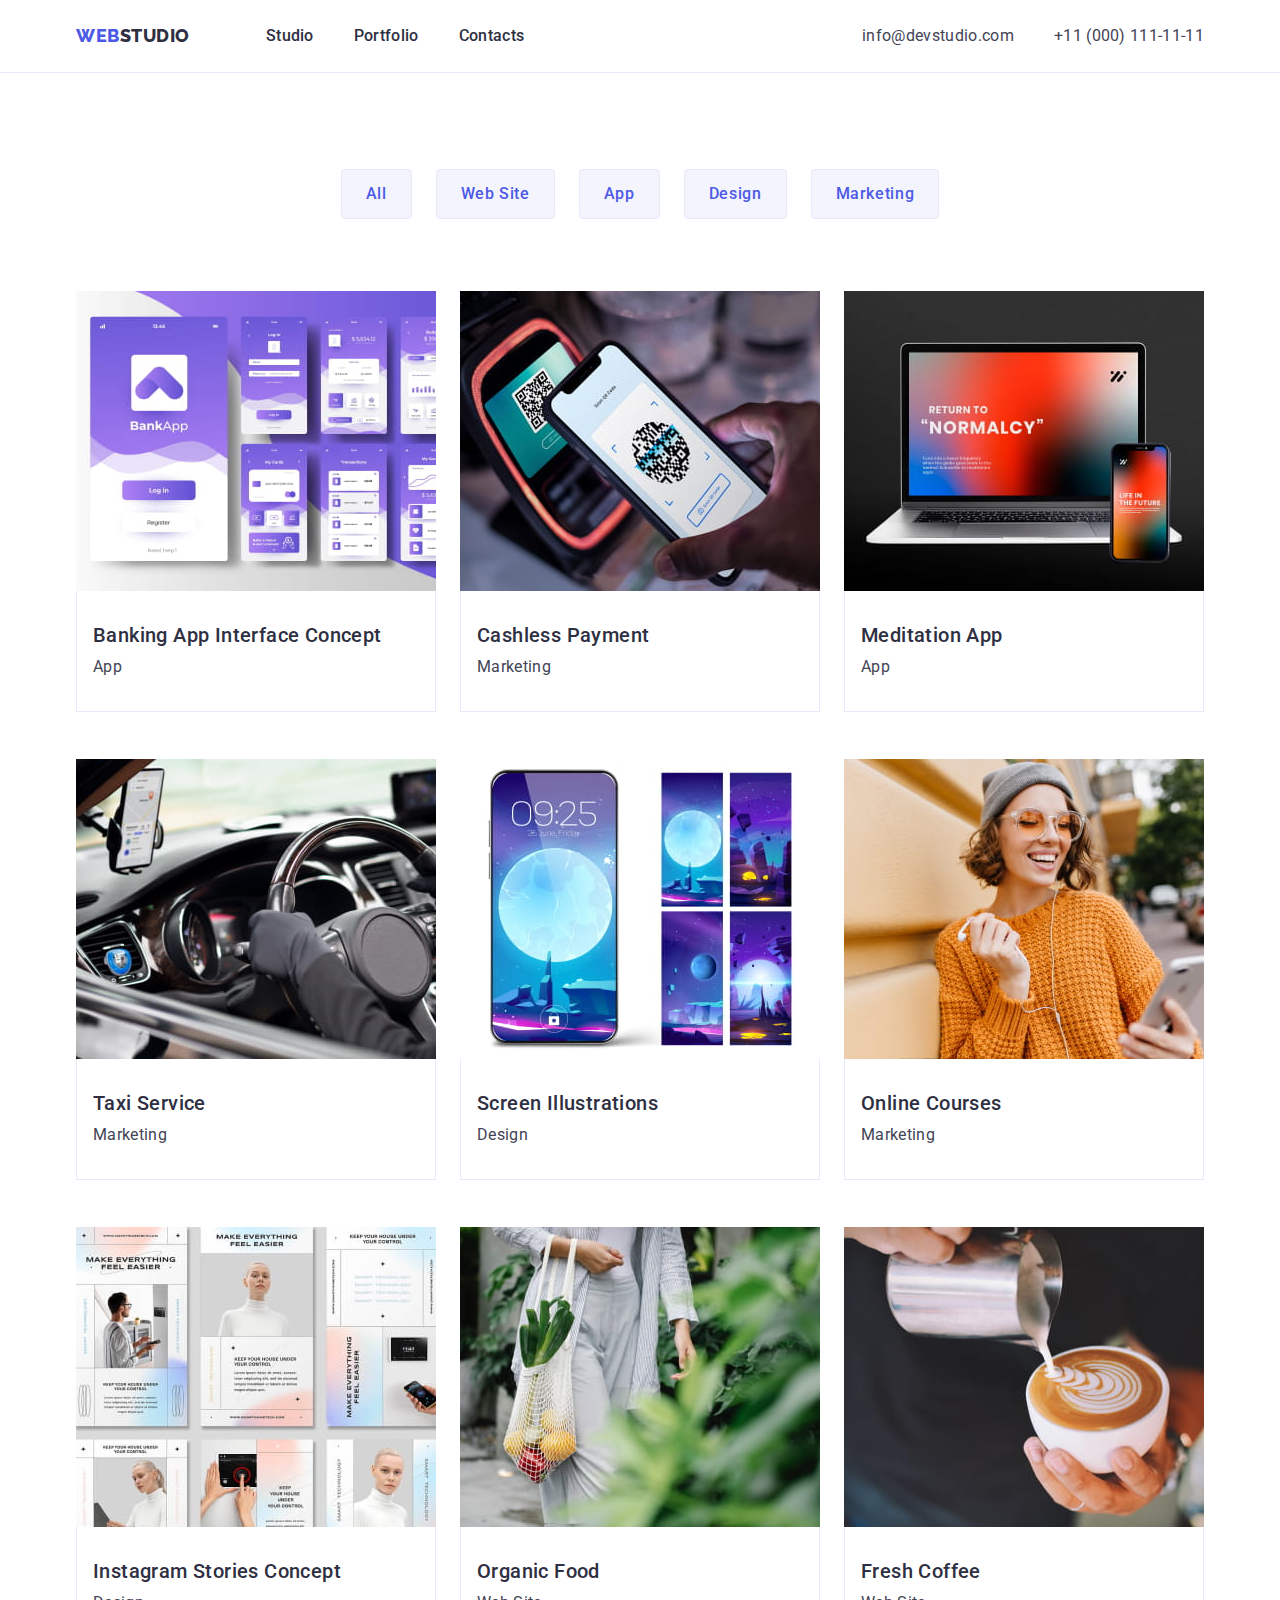
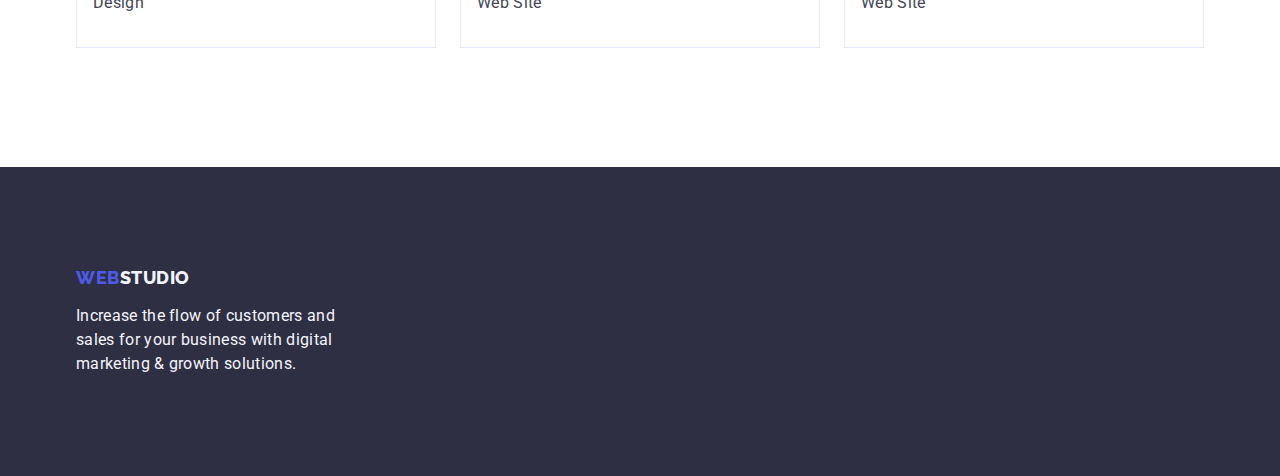
==== portfolio.html @ d31aad45 "HT4" ====
<!DOCTYPE html>
<html lang="en">
   <head>
      <meta charset="UTF-8" />
      <meta http-equiv="X-UA-Compatible" content="IE=edge" />
      <meta name="viewport" content="width=device-width, initial-scale=1.0" />

      <!--styles-->
      <link rel="stylesheet" href="https://cdn.jsdelivr.net/npm/modern-normalize@1.1.0/modern-normalize.min.css">
      <link href="./css/styles.css" rel="stylesheet" />

      
      <!--fonts-->      
      <link rel="preconnect" href="https://fonts.googleapis.com">
      <link rel="preconnect" href="https://fonts.gstatic.com" crossorigin>
      <link href="https://fonts.googleapis.com/css2?family=Raleway:wght@800&family=Roboto:wght@400;500;700;900&display=swap" rel="stylesheet">
      <title>webstudio</title>
    </head>
  
    <body class="page-container">
        <header class="top-section">
          <div class="container header-contr">
            <nav class="header-contr-box">
              <a class="link logo lgo-top" href="./index.html">Web<span class="top-sec-studio-cl">Studio</span></a>
              <ul class="menu-box list">
                <li><a class="menu link" href="./index.html">Studio</a></li>
                <li><a class="menu link" href="./portfolio.html">Portfolio</a></li>
                <li><a class="menu link" href="">Contacts</a></li>
              </ul>
            </nav>
          
            <address class="conts">
              <ul class="conts-box list">
                <li>
                  <a class="company-conts link" href="mailto:info@devstudio.com">info@devstudio.com</a>
                </li>
                <li>
                  <a class="company-conts link" href="tel:+110001111111">+11 (000) 111-11-11</a>
                </li>
              </ul>
            </address>
          </div>
        </header>

        <main>
            <!--Секція портфоліо--> 
            <section class="pf-sectn">
                <div class="container pf-contr">
                    <h1 class="visually-hidden" 
                    hidden>portfolio</h1>
                    <ul class="list btn">
                        <li class="list-item pf-btn"><button    class="portfolio-filter" type="button">All</button></li>
                        <li class="list-item"><button class="portfolio-filter" type="button">Web Site</button></li>
                        <li class="list-item"><button class="portfolio-filter" type="button">App</button></li>
                        <li class="list-item"><button class="portfolio-filter" type="button">Design</button></li>
                        <li class="list-item"><button class="portfolio-filter" type="button">Marketing</button></li>
                    </ul>                          
                    <ul class="list pf-unit-list">
                        <li class="list-item
                           pf-unit">
                           <a class="product-site link"
                           href=""><img class="pic" src="./images/img-1.jpg"
                           width="360" height="300"     alt="Banking App Interface Concept"/>
                            <div class="pf-text">
                              <h2 class="third-lev-title pf-title">Banking App Interface Concept</h2>
                              <p class="pf-parag">App</p>
                            </div>
                            </a>
                        </li> 
                        <li class="list-item 
                           pf-unit">
                           <a class="product-site link"
                           href=""><img class="pic" src="./images/img-2.jpg"
                           width="360" height="300"     alt="QR code scanning by phone"/>
                           <div class="pf-text">
                           <h2 class="third-lev-title pf-title">Cashless Payment</h2>
                           <p class="pf-parag">Marketing</p>
                           </div>
                           </a>
                        </li>
                        <li class="list-item 
                          pf-unit">
                          <a class="product-site link"
                          href=""><img class="pic" src="./images/img-3.jpg"
                          width="360" height="300"     alt="main App page on the devices screen"/>
                          <div class="pf-text">
                          <h2 class="third-lev-title pf-title">Meditation App</h2>
                          <p class="pf-parag">App</p>
                          </div>
                          </a>
                        </li>
                        <li class="list-item 
                          pf-unit">
                          <a class="product-site link"
                          href=""><img class="pic" src="./images/img-4.jpg"
                          width="360" height="300"     alt="a phone with App inside a car"/>
                          <div class="pf-text">
                          <h2 class="third-lev-title pf-title">Taxi Service</h2>
                          <p class="pf-parag">Marketing</p>
                          </div>
                          </a>
                        </li>
                        <li class="list-item 
                          pf-unit">
                          <a class="product-site link"
                          href=""><img class="pic" src="./images/img-5.jpg"
                          width="360" height="300"     alt="a phone screen Illustrations"/>
                          <div class="pf-text">
                          <h2 class="third-lev-title pf-title">Screen Illustrations</h2>
                          <p class="pf-parag">Design</p>
                          </div>
                          </a>
                        </li>
                        <li class="list-item 
                          pf-unit">
                          <a class="product-site link"
                          href=""><img class="pic" src="./images/img-6.jpg"
                          width="360" height="300"     alt="a smiling women with a phone"/>
                          <div class="pf-text">
                          <h2 class="third-lev-title pf-title">Online Courses</h2>
                          <p class="pf-parag">Marketing</p>
                          </div>
                          </a>
                        </li>
                        <li class="list-item 
                          pf-unit">
                          <a class="product-site link"
                          href=""><img class="pic" src="./images/img-7.jpg"
                          width="360" height="300"     alt="Instagram Stories Concept"/>
                          <div class="pf-text">
                          <h2 class="third-lev-title pf-title">Instagram Stories Concept</h2>
                          <p class="pf-parag">Design</p>
                          </div>
                          </a>
                        </li>
                        <li class="list-item
                          pf-unit">
                          <a class="product-site link"
                          href=""><img class="pic" src="./images/img-8.jpg"
                          width="360" height="300"     alt="vegetables in a bag"/>
                          <div class="pf-text">
                          <h2 class="third-lev-title pf-title">Organic Food</h2>
                          <p class="pf-parag">Web Site</p>
                          </div>
                          </a>
                        </li>
                        <li class="list-item 
                          pf-unit">
                          <a class="product-site link"
                          href=""><img class="pic" src="./images/img-9.jpg"
                          width="360" height="300"     alt="a cap of Coffee wit milk"/>
                          <div class="pf-text">
                         <h2 class="third-lev-title pf-title">Fresh Coffee</h2>
                          <p class="pf-parag">Web Site</p>
                          </div>
                          </a>
                        </li>
                    </ul>
                </div>
            </section>
        </main>

        <footer class="bottom-section">
            <div class="container">
              <a class="logo link lgo-btm" href="./index.html">Web<span class="studio-cl">Studio</span></a>
              <p class="bottom-text">
              Increase the flow of customers and sales for your business with digital
              marketing & growth solutions.
              </p>
            </div>
          </footer>
    </body>  
</html>
---- css/styles.css ----
:root {--bg-dark: #2E2F42; --btn-bg-focus-cl: #404BBF;}
:root {--link-focus-cl: #404BBF;
--sbt-text-cl: #2E2F42;
--conts-text-cl: #434455; --pf-btn-text-cl: #4D5AE5;}

/*common styles*/

body {
font-family: 'Roboto', sans-serif;
letter-spacing: 0.02em;
color: #434455;
font-size: 16px;
line-height: 1.5;
background-color: #FFFFFF;}

/*reset*/

.list {list-style: none;}
.list-item {list-style: none;}
.link {text-decoration: none; color: currentColor;}

/*logo styles*/

.logo {font-family: 'Raleway', sans-serif;
font-weight: 800;
font-size: 18px;
line-height: 1.17;
letter-spacing: 0.03em;
text-transform: uppercase;
color: #4D5AE5;}
.top-sec-studio-cl {color: #2E2F42;}
.studio-cl {color: #F4F4FD;}

/*btn & link styles*/

.list .link {letter-spacing: 0.02em;
text-decoration: none;}

.list .link:hover,
.list .link:focus {color: var(--link-focus-cl);}

.conts {font-style: normal;}
.company-conts {color: var(--conts-text-cl);}

.mp-btn-order {
background: #4D5AE5;
border: 1px solid #4D5AE5;
font-family: inherit;
font-size: 16px;
line-height: 1.5;
font-weight: 500;
text-align: center;
letter-spacing: 0.04em;
color: #FFFFFF;
cursor: pointer;}
.mp-btn-order:hover,
.mp-btn-order:focus {
background: var(--btn-bg-focus-cl);
color: #FFFFFF;}
.btn .portfolio-filter {
background: #F4F4FD;
border: 1px solid #E7E9FC;
font-family: inherit;
font-size: 16px;
line-height: 1.5;
font-weight: 500;
text-align: center;
letter-spacing: 0.04em;
color: var(--pf-btn-text-cl);
cursor: pointer;}
.btn .portfolio-filter:hover,
.btn .portfolio-filter:focus {
background: var(--btn-bg-focus-cl);
border: 1px solid transparent;
color: #FFFFFF;}
.menu {font-weight: 500;
color: var(--sbt-text-cl);}

/*Page Text*/

.main-page-title {
color: #FFFFFF; 
font-Weight: Bold;
font-Size: 56px;
letter-spacing: 0.02em;
line-height: 1.07;
text-align: center;}
.second-lev-title {
font-weight: 700;
font-size: 36px;
line-height: 1.11;
letter-spacing: 0.02em;
color: var(--sbt-text-cl);
text-align: center;
text-transform: capitalize;}
.third-lev-title {
font-weight: 500;
font-size: 20px;
line-height: 24px;
letter-spacing: 0.02em; 
color: var(--sbt-text-cl);}
.parag {font-size: 16px;}
.pf-parag {color: var(--conts-text-cl);}
.bottom-text {color: #F4F4FD;}

/*Page backgrounds*/

.top-section {background: var(--top-sect-bg);}  

.main-page { 
  background: var(--bg-dark);
  background-image: linear-gradient(
    to bottom,
    rgba(46, 47, 66, 0.7),
    rgba(46, 47, 66, 0.7)
  ), 
  url(../images/people-office.jpg);
  background-repeat: no-repeat;
  background-position: center;
  background-size: cover;}

.team-section {background: #F4F4FD;}
.list-item {background-color: #FFFFFF;}
.bottom-section {background: var(--bg-dark);}

/**
  |====================================
  |   Elements Geometry & Location
  |====================================
*/

/*Global*/

*,
*::before,
*::after {box-sizing: border-box}
h1, h2, h3, h4, h5, h6 {margin: 0;}
p {margin: 0;}
ul {margin: 0;
padding: 0;
list-style-type: none;}

/*main content flex grow & sticked footer*/

.page-container {min-height: 100vh;
display: flex;
flex-direction: column;}
.main-container {flex-grow: 1;}

/*--common--*/

.container {max-width: 1158px; padding: 0 15px; margin: 0 auto;}
.list {display: flex; flex-wrap: wrap;}
.pic {display: block;}
.visually-hidden {
    position: absolute;
    width: 1px;
    height: 1px;
    margin: -1px;
    border: 0;
    padding: 0;
    white-space: nowrap;
    clip-path: inset(100%);
    clip: rect(0 0 0 0);
    overflow: hidden;
  }

/*--header--*/

.top-section {border-bottom: 1px solid #E7E9FC;}
.header-contr {display: flex;}
.header-contr-box {display: flex; align-items: center;}

.lgo-top {margin-right: 76px;}
.menu-box {display: flex; 
gap: 40px;}
.menu {padding: 24px 0;}
.conts {margin-right: 0; margin-left: auto;}
.conts-box {display: flex; gap: 40px;
padding: 24px 0;}

/*--hero section--*/

.main-box {display: flex; flex-direction: column; align-items: center;}
.main-page-title {max-width: 496px; margin-bottom: 48px;}
.mp-btn-order {align-self: center; 
border-radius: 4px;
border: none;
padding: 16px 32px;
gap: 10px;
min-width: 169px;
height: 56px;
box-shadow: 0px 4px 4px 0px rgba(0, 0, 0, 0.15);}
.main-page {padding-top: 188px; padding-bottom: 188px;}

/*--advantages section--*/

.advant-section {padding-top: 120px; padding-bottom: 120px;}
.advant-list {display: flex; gap: 24px;}
.advant-unit {width: 264px}
.advant-unit-title {margin-bottom: 8px;}

/*--studio section--*/

.studio-section {padding-bottom: 120px;}
.studio-contr {display: flex; flex-direction: column; align-items: center;}
.pic-box {display: flex; width: 1128px; gap: 24px;}
.pic-box-item {width: 360px; height: 300;}
.studio-title {margin-bottom: 72px;}

/*--Team section--*/

.team-section {padding: 120px 0;}
.team-contr {display: flex; flex-direction: column; align-items: center;}
.team-title {margin-bottom: 72px;}
.team-pic-box {width: 1128px; gap: 24px;}
.team-box-item {display: flex; flex-direction: column; align-items: center; width: 264px; border-radius: 0px 0px 4px 4px;}
.tm-text {padding: 32px 16px;}
.tm-name {text-align: center; margin-bottom: 8px}
.parag {text-align: center;}

/*--Customers--*/

.custom-contr {padding-top: 120px; padding-bottom: 120px;}
.custom-box {
  display: flex; 
  justify-content: center; 
  gap: 24px;}
.custom-link {
  display: flex; 
  justify-content: center; 
  align-items: center; 
  width: 168px; 
  height: 88px;  
  border: 2p solid rgba(142, 143, 153, 1); border-radius: 4px;}
.custom-icon {}

/*--Footer--*/

.bottom-section {padding: 100px 0;}
.ftr-contr {display: flex; flex-direction: column;}
.bottom-text {width: 264px;}
.lgo-btm {display: inline-block; margin-bottom: 16px;}

/**
  |======================================
  |         Portfolio main page
  |======================================
*/

/*--General--*/

.pf-sectn {padding-top: 96px; padding-bottom: 120px;}

.pf-contr {display: flex; 
    flex-direction: column;
    align-items: center;}

/*--Portfolio buttons--*/

.btn {display: flex; 
    justify-content: center;
    gap: 24px;
    margin-bottom: 72px;}

.portfolio-filter {padding: 12px 24px; 
    border: 1px solid #E7E9FC; 
    border-radius: 4px;}   
    
    /*--Portfolio--*/

.pf-unit-list {display: flex;
flex-wrap: wrap;
width: 1128px;
gap: 48px 24px;}

.pf-unit {display: flex; 
    flex-direction: column; 
    align-items: center; 
    padding-bottom: 32px; 
    width: calc((100% - 2 * 24px) / 3);
    height: 420px;}

.pf-text {padding: 32px 16px; 
    border: 1px solid #e7e9fc; 
    border-top: none;}    
.pf-title {margin-bottom: 8px;}
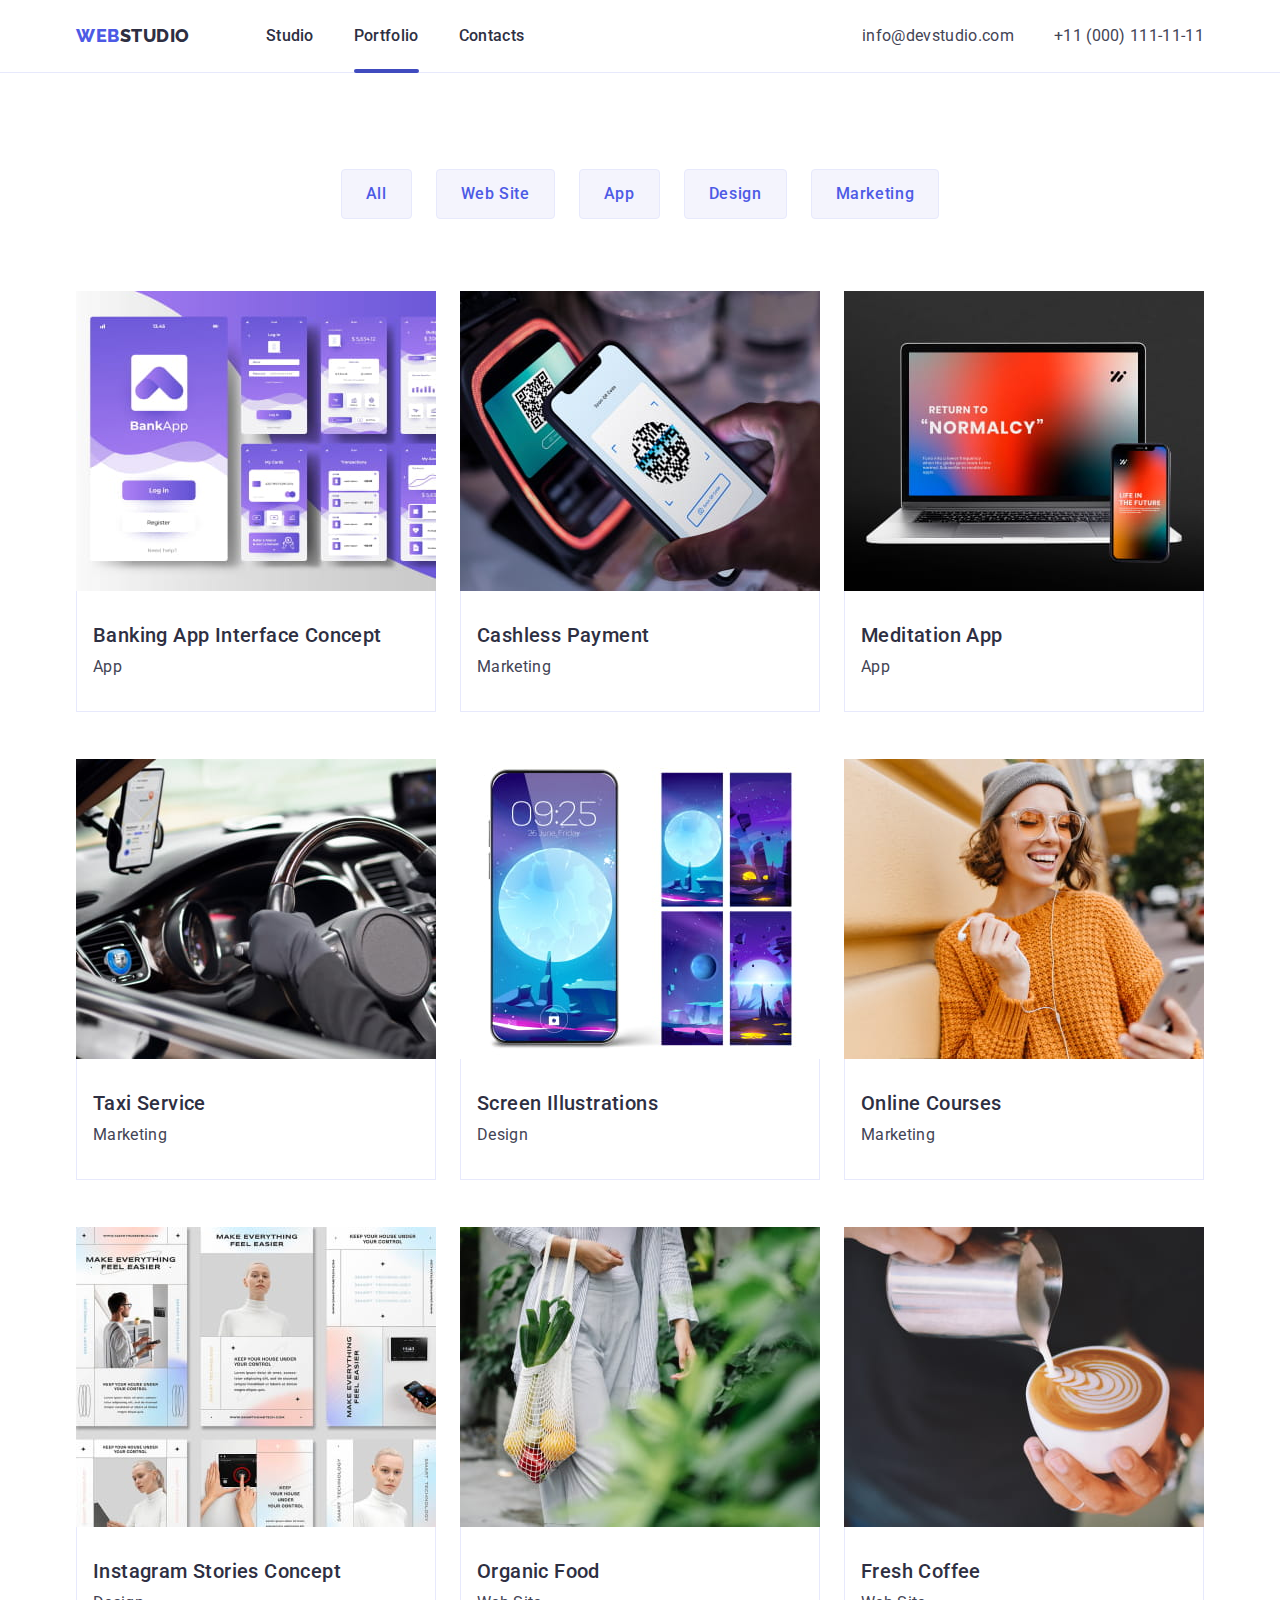
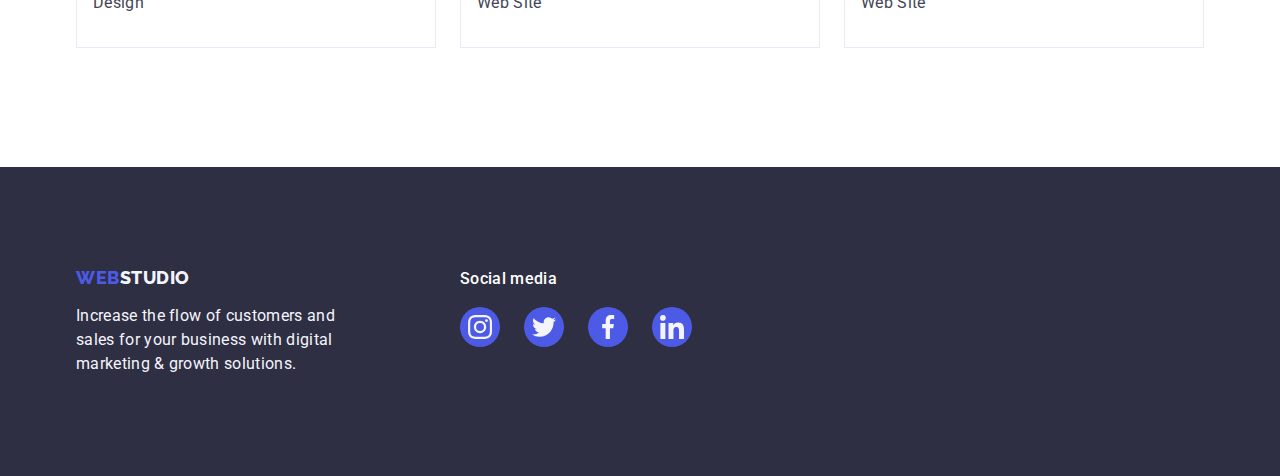
==== commit a7c868c6: "HT4 ver1" ====
--- a/portfolio.html
+++ b/portfolio.html
@@ -24,7 +24,7 @@
               <a class="link logo lgo-top" href="./index.html">Web<span class="top-sec-studio-cl">Studio</span></a>
               <ul class="menu-box list">
                 <li><a class="menu link" href="./index.html">Studio</a></li>
-                <li><a class="menu link" href="./portfolio.html">Portfolio</a></li>
+                <li><a class="menu active link" href="./portfolio.html">Portfolio</a></li>
                 <li><a class="menu link" href="">Contacts</a></li>
               </ul>
             </nav>
@@ -161,12 +161,49 @@
         </main>
 
         <footer class="bottom-section">
-            <div class="container">
-              <a class="logo link lgo-btm" href="./index.html">Web<span class="studio-cl">Studio</span></a>
+            <div class="container ftr-contr">
+              <div class="logo-box"><a class="logo link lgo-btm" href="./index.html">Web<span class="studio-cl">Studio</span></a>
               <p class="bottom-text">
               Increase the flow of customers and sales for your business with digital
               marketing & growth solutions.
-              </p>
+              </p></div>
+              <div class="soc-conts-box">
+                <h4 class="ftr-soc-title">Social media</h4>
+                <ul class="tm-soc-conts">
+                  <li class="soc-conts-item">
+                    <a class="ftr-soc-conts-link" href="" aria-label="icon-instagram">
+                    <svg class="ftr-soc-conts-icon"
+                      width="104" height="56">
+                      <use href="./images/icons.svg#icon-instagram"></use>
+                    </svg>  
+                    </a>
+                  </li>
+                  <li class="soc-conts-item">
+                    <a class="ftr-soc-conts-link" href="" aria-label="icon-twitter">
+                    <svg class="ftr-soc-conts-icon"
+                      width="104" height="56">
+                      <use href="./images/icons.svg#icon-twitter"></use>
+                    </svg>  
+                    </a>
+                  </li>
+                  <li class="soc-conts-item">
+                    <a class="ftr-soc-conts-link" href="" aria-label="icon-facebook">
+                    <svg class="ftr-soc-conts-icon"
+                      width="104" height="56">
+                      <use href="./images/icons.svg#icon-facebook"></use>
+                    </svg>  
+                    </a>
+                  </li>
+                  <li class="soc-conts-item">
+                    <a class="ftr-soc-conts-link" href="" aria-label="icon-linkedin">
+                    <svg class="ftr-soc-conts-icon"
+                      width="104" height="56">
+                      <use href="./images/icons.svg#icon-linkedin"></use>
+                    </svg>  
+                    </a>
+                  </li>
+                </ul>
+              </div>
             </div>
           </footer>
     </body>  
--- a/css/styles.css
+++ b/css/styles.css
@@ -34,10 +34,23 @@
 /*btn & link styles*/
 
 .list .link {letter-spacing: 0.02em;
-text-decoration: none;}
+text-decoration: none; position: relative;}
 
 .list .link:hover,
 .list .link:focus {color: var(--link-focus-cl);}
+
+.menu.active::after {
+  content: "";
+  position: absolute;
+  bottom: -4px;
+  left: 0;
+  display: block;
+  width: 100%;
+  height: 4px;
+  background-color: var(--link-focus-cl);
+  border-radius: 2px;
+} 
+.active {color: var(--link-focus-cl);}
 
 .conts {font-style: normal;}
 .company-conts {color: var(--conts-text-cl);}
@@ -200,6 +213,21 @@
 .advant-unit {width: 264px}
 .advant-unit-title {margin-bottom: 8px;}
 
+.adv-icon-box {
+  display: flex; 
+  justify-content: center; 
+  align-items: center; 
+  background-color: #F4F4FD; 
+  width: 264px; 
+  height: 112px; 
+  margin-bottom: 8px;}
+.adv-icon {
+  display: flex; 
+  justify-content: center; 
+  align-items: center; 
+  width: 64px; 
+  height: 64px; }
+
 /*--studio section--*/
 
 .studio-section {padding-bottom: 120px;}
@@ -214,34 +242,86 @@
 .team-contr {display: flex; flex-direction: column; align-items: center;}
 .team-title {margin-bottom: 72px;}
 .team-pic-box {width: 1128px; gap: 24px;}
-.team-box-item {display: flex; flex-direction: column; align-items: center; width: 264px; border-radius: 0px 0px 4px 4px;}
+
+.team-box-item {
+  display: flex; 
+  flex-direction: column; 
+  align-items: center; 
+  width: 264px; 
+  border-radius: 0px 0px 4px 4px; 
+  box-shadow: 0px 2px 1px 0px 
+  rgba(46, 47, 66, 0.08), 0px 1px 1px 0px 
+  rgba(46, 47, 66, 0.16);}
+
 .tm-text {padding: 32px 16px;}
 .tm-name {text-align: center; margin-bottom: 8px}
 .parag {text-align: center;}
 
+.tm-soc-conts {
+  display: flex; 
+  justify-content: center; 
+  gap: 24px; margin-top: 8px;}
+.soc-conts-link { 
+  display: flex; 
+  justify-content: center; 
+  align-items: center;    
+  border: 1px solid none; border-radius: 50%;
+  background-color: #4D5AE5;
+  width: 40px; 
+  height: 40px; 
+  }
+.soc-conts-link:hover {background-color: #404BBF;} 
+.soc-conts-icon {width: 16px; 
+  height: 16px; fill:#F4F4FD;}
+
 /*--Customers--*/
 
 .custom-contr {padding-top: 120px; padding-bottom: 120px;}
 .custom-box {
   display: flex; 
   justify-content: center; 
-  gap: 24px;}
-.custom-link {
-  display: flex; 
-  justify-content: center; 
-  align-items: center; 
+  gap: 24px; margin-top: 72px;}
+
+.custom-link { 
+  display: flex; 
+  justify-content: center; 
+  align-items: center;    
+  border: 1px solid rgba(142, 143, 153, 1); border-radius: 4px;
   width: 168px; 
-  height: 88px;  
-  border: 2p solid rgba(142, 143, 153, 1); border-radius: 4px;}
-.custom-icon {}
+  height: 88px; 
+  padding: 16px 32px;  
+  }
+.custom-icon {width: 104px; 
+  height: 56px; fill:rgba(142, 143, 153, 1);}
+
+  .custom-link:hover {border-color: #404BBF;}
+  .custom-link:hover .custom-icon {fill: #404BBF;}
 
 /*--Footer--*/
 
 .bottom-section {padding: 100px 0;}
-.ftr-contr {display: flex; flex-direction: column;}
+.ftr-contr {display: flex; align-items: flex-start; gap: 120px;}
 .bottom-text {width: 264px;}
 .lgo-btm {display: inline-block; margin-bottom: 16px;}
-
+.ftr-soc-title {font-weight: 500;
+  font-size: 16px;
+  line-height: 1,5;
+  letter-spacing: 0.02em; color: #FFFFFF; margin-bottom: 16px;}
+.ftr-soc-conts-link { 
+  display: flex; 
+  justify-content: center; 
+  align-items: center;    
+  border: 1px solid none; border-radius: 50%;
+  background-color: #4D5AE5;
+  width: 40px; 
+  height: 40px; 
+}
+.ftr-soc-conts-link:hover {
+  background-color: #31D0AA;}
+.ftr-soc-conts-icon {
+  width: 24px; 
+  height: 24px; 
+  fill:#F4F4FD;}
 /**
   |======================================
   |         Portfolio main page
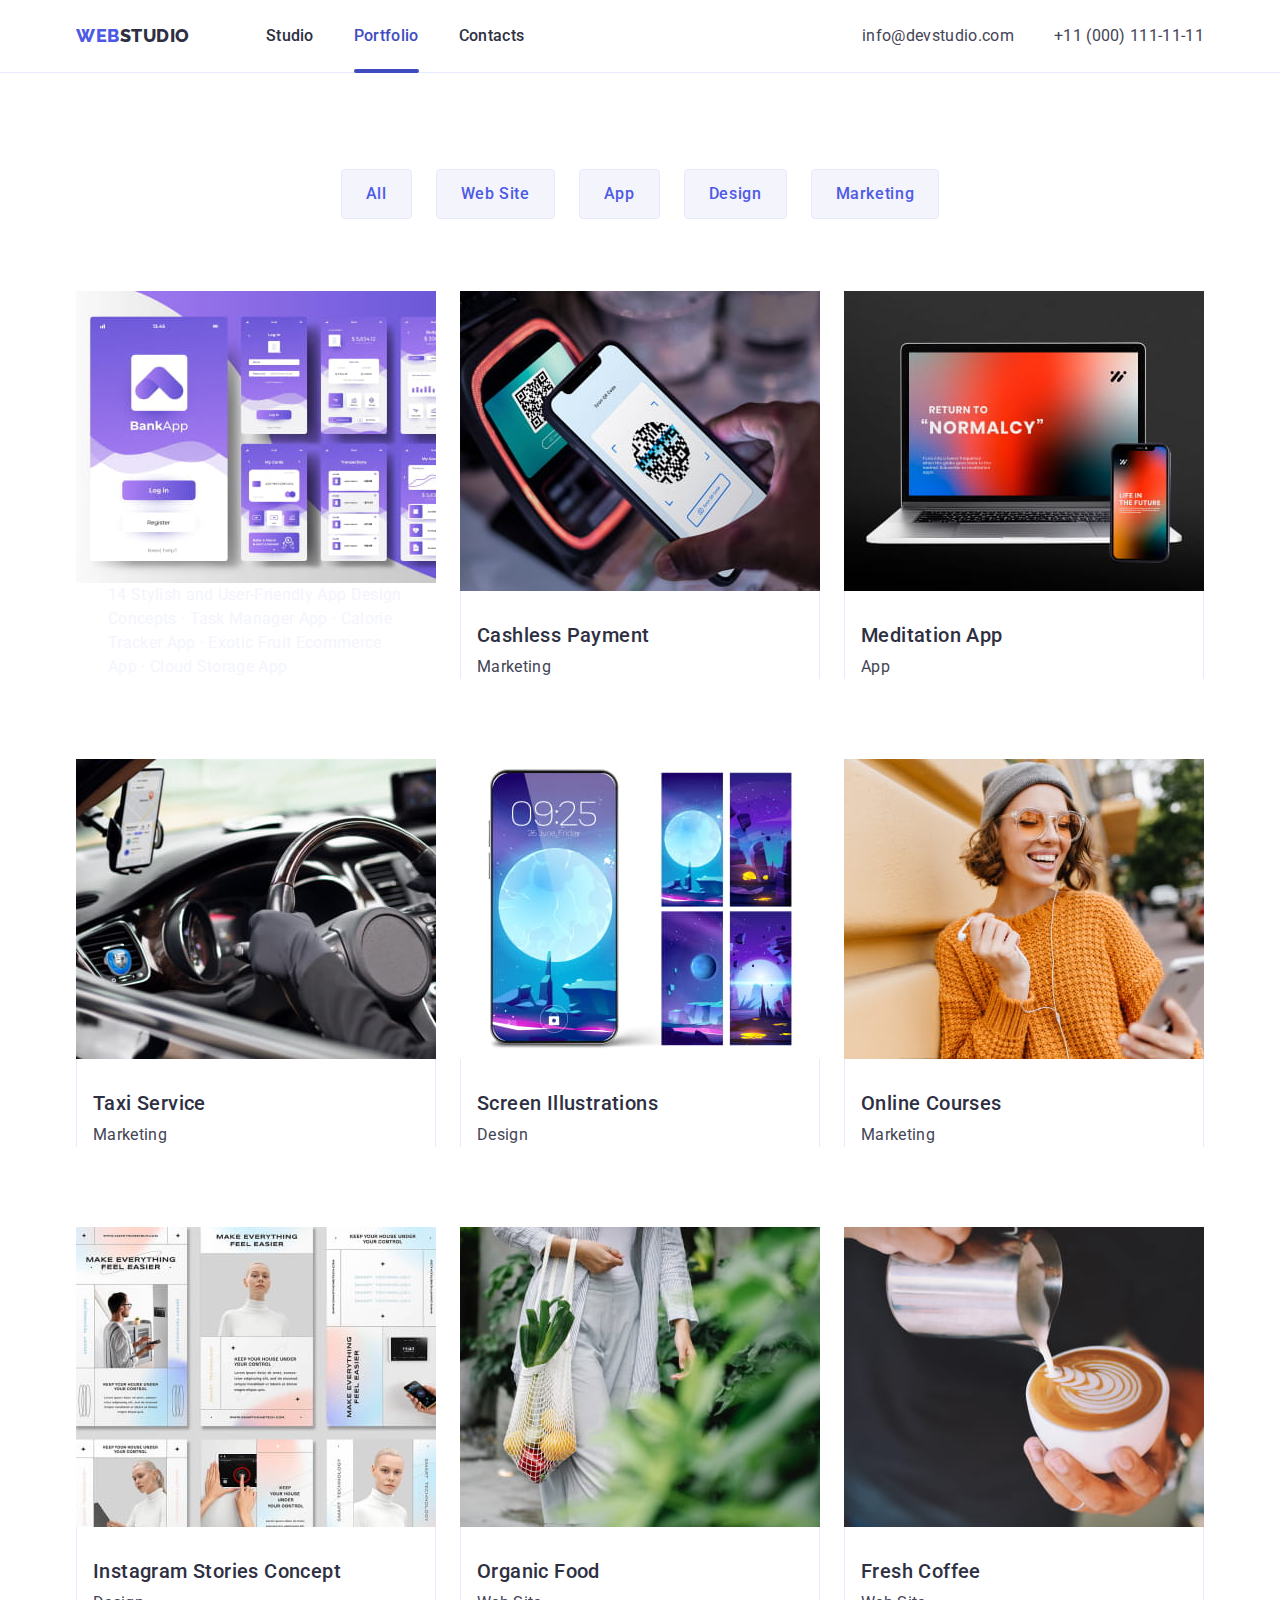
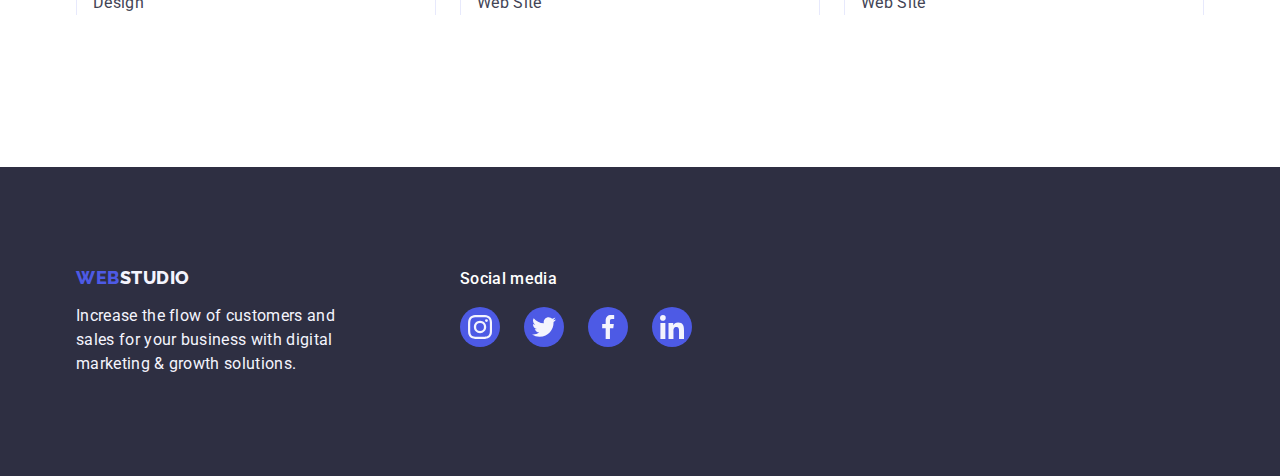
==== commit 4ca1ca23: "HT4 ver3" ====
--- a/portfolio.html
+++ b/portfolio.html
@@ -58,6 +58,7 @@
                     <ul class="list pf-unit-list">
                         <li class="list-item
                            pf-unit">
+                           
                            <a class="product-site link"
                            href=""><img class="pic" src="./images/img-1.jpg"
                            width="360" height="300"     alt="Banking App Interface Concept"/>
@@ -66,6 +67,12 @@
                               <p class="pf-parag">App</p>
                             </div>
                             </a>
+                           
+                            <div class="ovelay">
+                              <p class="overlay-text">14 Stylish and User-Friendly App Design Concepts · Task Manager App · Calorie Tracker App · Exotic Fruit Ecommerce App · Cloud Storage App
+                              </p>
+                            </div>
+                            
                         </li> 
                         <li class="list-item 
                            pf-unit">
--- a/css/styles.css
+++ b/css/styles.css
@@ -34,10 +34,16 @@
 /*btn & link styles*/
 
 .list .link {letter-spacing: 0.02em;
-text-decoration: none; position: relative;}
+text-decoration: none; position: relative; transition-property: color;
+transition-duration: 250ms;
+transition-timing-function: cubic-bezier(0.4, 0, 0.2, 1); 
+transition-delay: 0ms;}
 
 .list .link:hover,
 .list .link:focus {color: var(--link-focus-cl);}
+
+.menu {font-weight: 500;
+  color: var(--sbt-text-cl);}
 
 .menu.active::after {
   content: "";
@@ -65,11 +71,17 @@
 text-align: center;
 letter-spacing: 0.04em;
 color: #FFFFFF;
-cursor: pointer;}
+cursor: pointer; 
+transition-property: color, background;
+transition-duration: 250ms;
+transition-timing-function: cubic-bezier(0.4, 0, 0.2, 1); 
+transition-delay: 0ms;}
+
 .mp-btn-order:hover,
 .mp-btn-order:focus {
 background: var(--btn-bg-focus-cl);
 color: #FFFFFF;}
+
 .btn .portfolio-filter {
 background: #F4F4FD;
 border: 1px solid #E7E9FC;
@@ -80,14 +92,24 @@
 text-align: center;
 letter-spacing: 0.04em;
 color: var(--pf-btn-text-cl);
-cursor: pointer;}
+cursor: pointer; 
+transition-property: color, background, border, box-shadow;
+transition-duration: 250ms;
+transition-timing-function: cubic-bezier(0.4, 0, 0.2, 1); 
+transition-delay: 0ms;}
+
+
 .btn .portfolio-filter:hover,
 .btn .portfolio-filter:focus {
 background: var(--btn-bg-focus-cl);
 border: 1px solid transparent;
-color: #FFFFFF;}
-.menu {font-weight: 500;
-color: var(--sbt-text-cl);}
+color: #FFFFFF;
+box-shadow: 
+0px 3px 1px 0px rgba(0, 0, 0, 0.1), 
+0px 2px 2px 0px rgba(0, 0, 0, 0.08), 
+0px 2px 2px 0px rgba(0, 0, 0, 0.12);
+}
+
 
 /*Page Text*/
 
@@ -249,9 +271,11 @@
   align-items: center; 
   width: 264px; 
   border-radius: 0px 0px 4px 4px; 
-  box-shadow: 0px 2px 1px 0px 
-  rgba(46, 47, 66, 0.08), 0px 1px 1px 0px 
-  rgba(46, 47, 66, 0.16);}
+  box-shadow:
+  0px 1px 6px 0px rgba(46, 47, 66, 0.08), 
+  0px 1px 1px 0px rgba(46, 47, 66, 0.16), 
+  0px 2px 1px 0px rgba(46, 47, 66, 0.08);
+}
 
 .tm-text {padding: 32px 16px;}
 .tm-name {text-align: center; margin-bottom: 8px}
@@ -269,7 +293,12 @@
   background-color: #4D5AE5;
   width: 40px; 
   height: 40px; 
-  }
+  transition-property: background-color;
+  transition-duration: 250ms;
+  transition-timing-function: cubic-bezier(0.4, 0, 0.2, 1); 
+  transition-delay: 0ms;}
+
+
 .soc-conts-link:hover {background-color: #404BBF;} 
 .soc-conts-icon {width: 16px; 
   height: 16px; fill:#F4F4FD;}
@@ -290,9 +319,17 @@
   width: 168px; 
   height: 88px; 
   padding: 16px 32px;  
-  }
+  transition-property: border-color;
+  transition-duration: 250ms;
+  transition-timing-function: cubic-bezier(0.4, 0, 0.2, 1); 
+  transition-delay: 0ms;}
+  
 .custom-icon {width: 104px; 
-  height: 56px; fill:rgba(142, 143, 153, 1);}
+  height: 56px; fill:rgba(142, 143, 153, 1); 
+  transition-property: fill;
+  transition-duration: 250ms;
+  transition-timing-function: cubic-bezier(0.4, 0, 0.2, 1); 
+  transition-delay: 0ms;}
 
   .custom-link:hover {border-color: #404BBF;}
   .custom-link:hover .custom-icon {fill: #404BBF;}
@@ -315,7 +352,11 @@
   background-color: #4D5AE5;
   width: 40px; 
   height: 40px; 
-}
+  transition-property: background-color;
+  transition-duration: 250ms;
+  transition-timing-function: cubic-bezier(0.4, 0, 0.2, 1); 
+  transition-delay: 0ms;}
+
 .ftr-soc-conts-link:hover {
   background-color: #31D0AA;}
 .ftr-soc-conts-icon {
@@ -347,23 +388,117 @@
     border: 1px solid #E7E9FC; 
     border-radius: 4px;}   
     
-    /*--Portfolio--*/
+    /*--Portfolio section--*/
 
 .pf-unit-list {display: flex;
 flex-wrap: wrap;
 width: 1128px;
 gap: 48px 24px;}
+
+
 
 .pf-unit {display: flex; 
     flex-direction: column; 
     align-items: center; 
     padding-bottom: 32px; 
     width: calc((100% - 2 * 24px) / 3);
-    height: 420px;}
+    height: 420px; 
+    transition-property: box-shadow;
+    transition-duration: 250ms;
+    transition-timing-function: cubic-bezier(0.4, 0, 0.2, 1); 
+    transition-delay: 0ms;} 
+  
+.pf-unit:hover {
+  box-shadow: 
+  0px 1px 6px 0px rgba(46, 47, 66, 0.08), 
+  0px 1px 1px 0px rgba(46, 47, 66, 0.16), 
+  0px 2px 1px 0px rgba(46, 47, 66, 0.08);}
 
 .pf-text {padding: 32px 16px; 
     border: 1px solid #e7e9fc; 
     border-top: none;}    
 .pf-title {margin-bottom: 8px;}
 
-
+/*-----Overlay-----*/
+
+.overlay-text {color: #F4F4FD; width: 296px;}
+.product-site {position: relative; overflow: hidden;}
+.overlay {
+position: absolute;
+background-color: #4D5AE5;
+
+top: 0;
+left: 0;
+width: 100%;
+height: 100%;
+
+transform: translateY(100%);
+}
+.product-site:hover .overlay {transform: translateY(0);}
+
+/**
+  |============================
+  | ----Modal section---
+  |============================
+*/
+.backdrop {
+position: fixed;
+top: 0;
+left: 0;
+width: 100%;
+height: 100%;
+background-color: rgba(46, 47, 66, 0.4);
+transition: opacity 250ms easy-out, visibility 250ms easy-out;
+opacity: 1;
+visibility: visible;
+pointer-events: initial; 
+}
+
+.backdrop.is-hidden {
+  opacity: 0;
+  visibility: hidden;
+  pointer-events: none; 
+}
+.modal {
+position: absolute;
+top: 50%;
+left: 50%;
+transform: translateX(-50%) translateY(-50%);  
+width: 408px;
+height: 584px;
+border-radius: 4px;
+background-color: #FCFCFC;
+box-shadow: 
+0px 1px 1px 0px rgba(0, 0, 0, 0.14), 
+0px 1px 3px 0px rgba(0, 0, 0, 0.12), 
+0px 2px 1px 0px rgba(0, 0, 0, 0.2);
+transition: opacity 300ms ease-out 250ms, transform 300ms ease-out 250ms; 
+}
+
+.backdrop.is-hidden .modal {
+  opacity: 0;
+  transform: translateX(-50%) translateY(-70%);  
+}
+
+.modal-btn {
+  display: flex;
+  justify-content: center;
+  align-items: center;
+  position: absolute;
+  top: 24px;
+  right: 24px;
+  width: 24px;
+  height: 24px;
+  border: 1px solid rgba(0, 0, 0, 0.1);
+  border-radius: 50%;
+  background-color: #E7E9FC;
+  padding: 0;
+  cursor: pointer;
+}
+
+.modal-icon {
+  stroke: rgba(0, 0, 0, 0.1);
+fill: #2E2F42;
+}
+
+
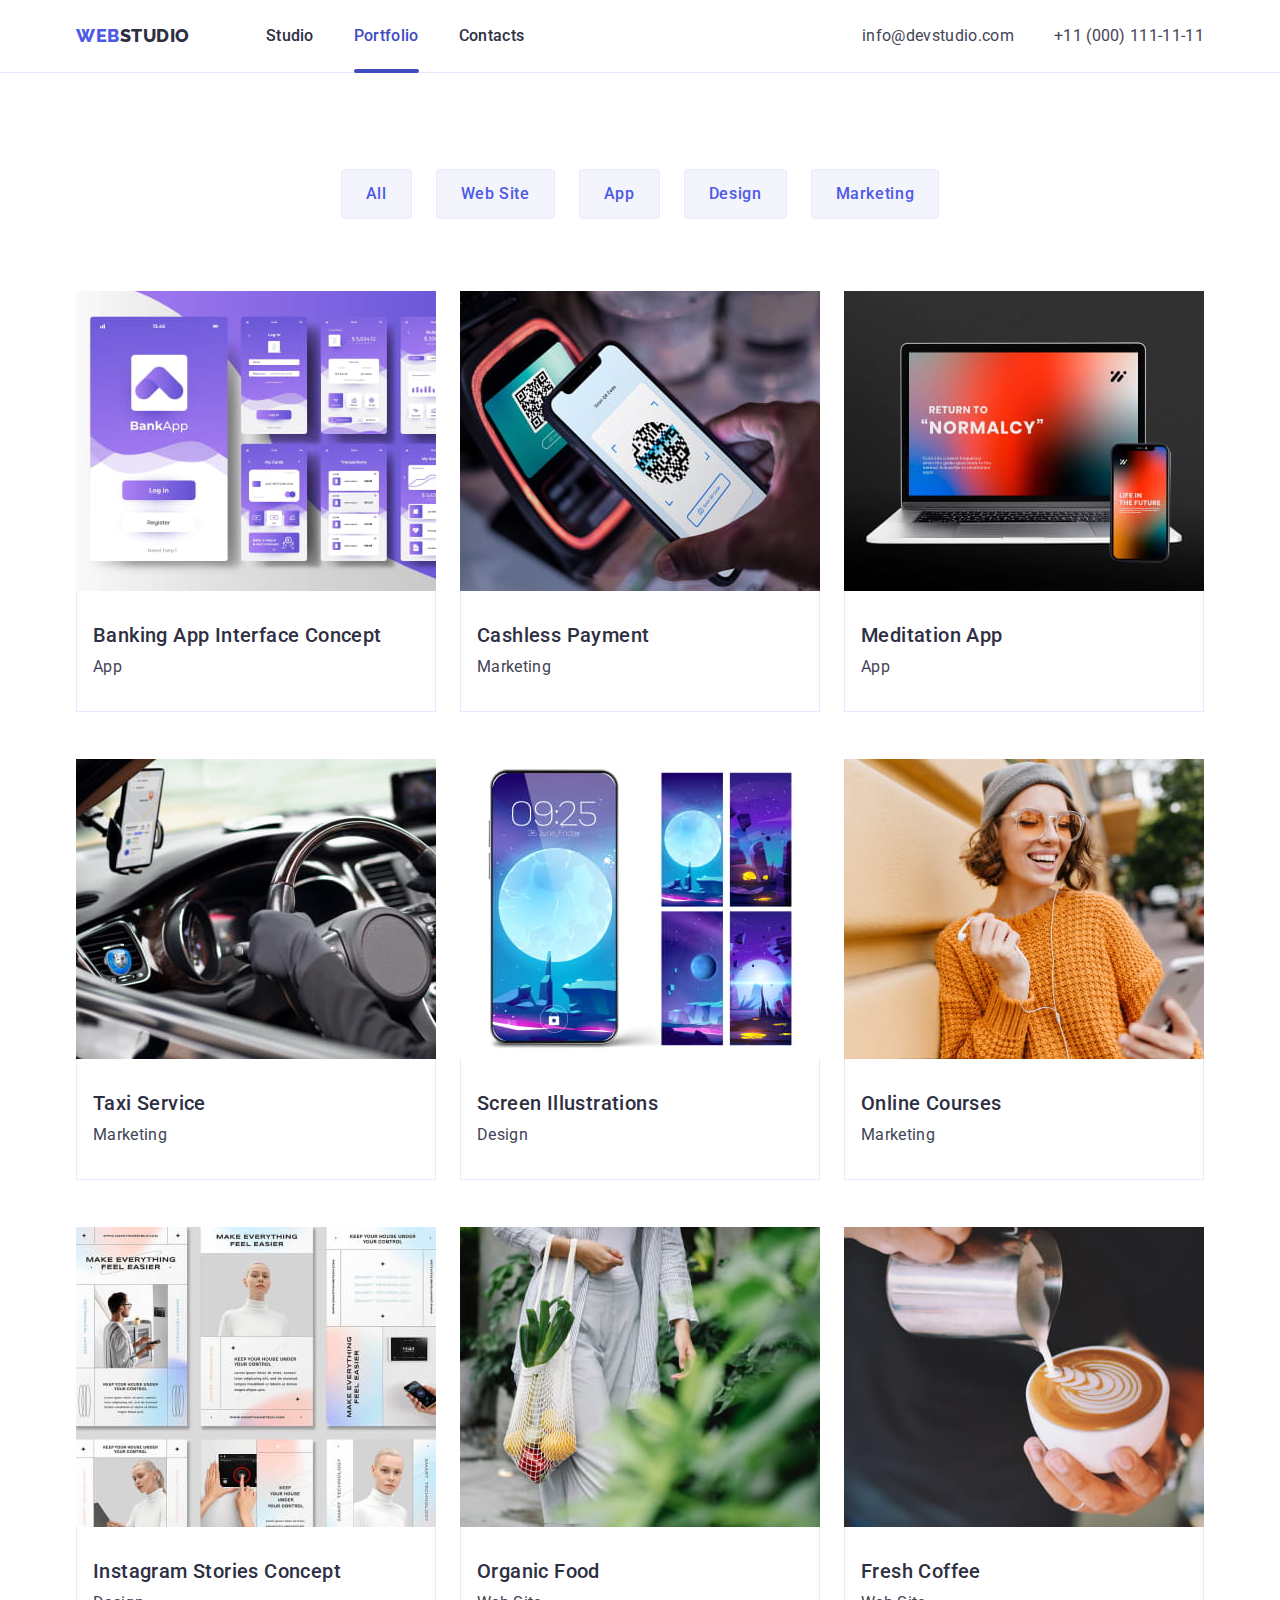
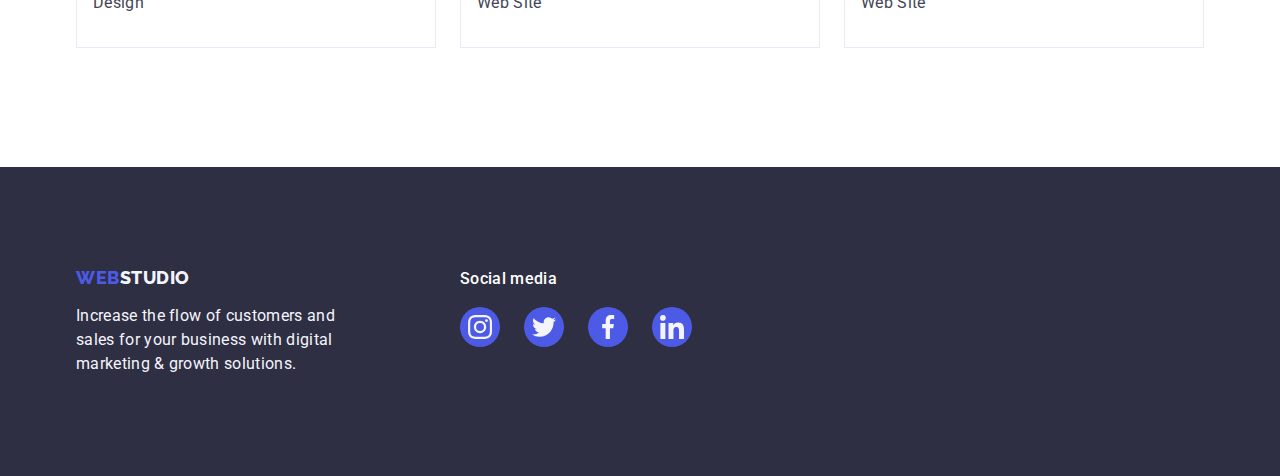
==== commit 20c3ecda: "HT4 ver4" ====
--- a/portfolio.html
+++ b/portfolio.html
@@ -56,110 +56,131 @@
                         <li class="list-item"><button class="portfolio-filter" type="button">Marketing</button></li>
                     </ul>                          
                     <ul class="list pf-unit-list">
-                        <li class="list-item
-                           pf-unit">
+                        <li class="list-item pf-unit">
                            
-                           <a class="product-site link"
-                           href=""><img class="pic" src="./images/img-1.jpg"
-                           width="360" height="300"     alt="Banking App Interface Concept"/>
+                          <a class="product-site link"
+                           href="">
+                            <div class="pic-overlay-box">
+                              <img class="pic" src="./images/img-1.jpg" width="360" height="300"     alt="Banking App Interface Concept"/>
+                              <p class="overlay-text">14 Stylish and User-Friendly App Design Concepts · Task Manager App · Calorie Tracker App · Exotic Fruit Ecommerce App · Cloud Storage App
+                              </p>
+                            </div>
                             <div class="pf-text">
                               <h2 class="third-lev-title pf-title">Banking App Interface Concept</h2>
                               <p class="pf-parag">App</p>
                             </div>
-                            </a>
-                           
-                            <div class="ovelay">
-                              <p class="overlay-text">14 Stylish and User-Friendly App Design Concepts · Task Manager App · Calorie Tracker App · Exotic Fruit Ecommerce App · Cloud Storage App
-                              </p>
-                            </div>
-                            
+                          </a>
                         </li> 
-                        <li class="list-item 
-                           pf-unit">
-                           <a class="product-site link"
-                           href=""><img class="pic" src="./images/img-2.jpg"
-                           width="360" height="300"     alt="QR code scanning by phone"/>
-                           <div class="pf-text">
-                           <h2 class="third-lev-title pf-title">Cashless Payment</h2>
-                           <p class="pf-parag">Marketing</p>
+                        <li class="list-item pf-unit">
+                            <div class="product-site link"
+                           href="">
+                            <div class="pic-overlay-box">
+                              <img class="pic" src="./images/img-2.jpg" width="360" height="300"     alt="QR code scanning by phone"/>
+                              <p class="overlay-text">14 Stylish and User-Friendly App Design Concepts · Task Manager App · Calorie Tracker App · Exotic Fruit Ecommerce App · Cloud Storage App
+                              </p>
+                            </div>
+                            <div class="pf-text">
+                              <h2 class="third-lev-title pf-title">Cashless Payment</h2>
+                              <p class="pf-parag">Marketing</p>
                            </div>
                            </a>
                         </li>
-                        <li class="list-item 
-                          pf-unit">
-                          <a class="product-site link"
-                          href=""><img class="pic" src="./images/img-3.jpg"
-                          width="360" height="300"     alt="main App page on the devices screen"/>
-                          <div class="pf-text">
-                          <h2 class="third-lev-title pf-title">Meditation App</h2>
-                          <p class="pf-parag">App</p>
-                          </div>
-                          </a>
-                        </li>
-                        <li class="list-item 
-                          pf-unit">
-                          <a class="product-site link"
-                          href=""><img class="pic" src="./images/img-4.jpg"
-                          width="360" height="300"     alt="a phone with App inside a car"/>
-                          <div class="pf-text">
-                          <h2 class="third-lev-title pf-title">Taxi Service</h2>
-                          <p class="pf-parag">Marketing</p>
-                          </div>
-                          </a>
-                        </li>
-                        <li class="list-item 
-                          pf-unit">
-                          <a class="product-site link"
-                          href=""><img class="pic" src="./images/img-5.jpg"
-                          width="360" height="300"     alt="a phone screen Illustrations"/>
-                          <div class="pf-text">
-                          <h2 class="third-lev-title pf-title">Screen Illustrations</h2>
-                          <p class="pf-parag">Design</p>
-                          </div>
-                          </a>
-                        </li>
-                        <li class="list-item 
-                          pf-unit">
-                          <a class="product-site link"
-                          href=""><img class="pic" src="./images/img-6.jpg"
-                          width="360" height="300"     alt="a smiling women with a phone"/>
-                          <div class="pf-text">
-                          <h2 class="third-lev-title pf-title">Online Courses</h2>
-                          <p class="pf-parag">Marketing</p>
-                          </div>
-                          </a>
-                        </li>
-                        <li class="list-item 
-                          pf-unit">
-                          <a class="product-site link"
-                          href=""><img class="pic" src="./images/img-7.jpg"
-                          width="360" height="300"     alt="Instagram Stories Concept"/>
-                          <div class="pf-text">
-                          <h2 class="third-lev-title pf-title">Instagram Stories Concept</h2>
-                          <p class="pf-parag">Design</p>
-                          </div>
-                          </a>
-                        </li>
-                        <li class="list-item
-                          pf-unit">
-                          <a class="product-site link"
-                          href=""><img class="pic" src="./images/img-8.jpg"
-                          width="360" height="300"     alt="vegetables in a bag"/>
-                          <div class="pf-text">
-                          <h2 class="third-lev-title pf-title">Organic Food</h2>
-                          <p class="pf-parag">Web Site</p>
-                          </div>
-                          </a>
-                        </li>
-                        <li class="list-item 
-                          pf-unit">
-                          <a class="product-site link"
-                          href=""><img class="pic" src="./images/img-9.jpg"
-                          width="360" height="300"     alt="a cap of Coffee wit milk"/>
-                          <div class="pf-text">
-                         <h2 class="third-lev-title pf-title">Fresh Coffee</h2>
-                          <p class="pf-parag">Web Site</p>
-                          </div>
+                        <li class="list-item pf-unit">
+                          <a class="product-site link"
+                          href="">
+                            <div class="pic-overlay-box">
+                              <img class="pic" src="./images/img-3.jpg" width="360" height="300"     alt="main App page on the devices screen"/>
+                              <p class="overlay-text">14 Stylish and User-Friendly App Design Concepts · Task Manager App · Calorie Tracker App · Exotic Fruit Ecommerce App · Cloud Storage App
+                              </p>
+                            </div>
+                            <div class="pf-text">
+                              <h2 class="third-lev-title pf-title">Meditation App</h2>
+                              <p class="pf-parag">App</p>
+                            </div>
+                          </a>
+                        </li>
+                        <li class="list-item pf-unit">
+                          <a class="product-site link"
+                          href="">
+                            <div class="pic-overlay-box">
+                              <img class="pic" src="./images/img-4.jpg" width="360" height="300"     alt="a phone with App inside a car"/>
+                              <p class="overlay-text">14 Stylish and User-Friendly App Design Concepts · Task Manager App · Calorie Tracker App · Exotic Fruit Ecommerce App · Cloud Storage App
+                              </p>
+                            </div>
+                            <div class="pf-text">
+                              <h2 class="third-lev-title pf-title">Taxi Service</h2>
+                              <p class="pf-parag">Marketing</p>
+                            </div>
+                          </a>
+                        </li>
+                        <li class="list-item pf-unit">
+                          <a class="product-site link"
+                          href="">
+                            <div class="pic-overlay-box">
+                              <img class="pic" src="./images/img-5.jpg" width="360" height="300"     alt="a phone screen Illustrations"/>
+                              <p class="overlay-text">14 Stylish and User-Friendly App Design Concepts · Task Manager App · Calorie Tracker App · Exotic Fruit Ecommerce App · Cloud Storage App
+                              </p>
+                            </div>
+                            <div class="pf-text">
+                              <h2 class="third-lev-title pf-title">Screen Illustrations</h2>
+                              <p class="pf-parag">Design</p>
+                            </div>
+                          </a>
+                        </li>
+                        <li class="list-item pf-unit">
+                          <a class="product-site link"
+                          href="">
+                            <div class="pic-overlay-box">
+                              <img class="pic" src="./images/img-6.jpg" width="360" height="300"     alt="a smiling women with a phone"/>
+                              <p class="overlay-text">14 Stylish and User-Friendly App Design Concepts · Task Manager App · Calorie Tracker App · Exotic Fruit Ecommerce App · Cloud Storage App
+                              </p>
+                            </div>
+                            <div class="pf-text">
+                              <h2 class="third-lev-title pf-title">Online Courses</h2>
+                              <p class="pf-parag">Marketing</p>
+                            </div>
+                          </a>
+                        </li>
+                        <li class="list-item pf-unit">
+                          <a class="product-site link"
+                          href="">
+                            <div class="pic-overlay-box">
+                              <img class="pic" src="./images/img-7.jpg" width="360" height="300"     alt="Instagram Stories Concept"/>
+                              <p class="overlay-text">14 Stylish and User-Friendly App Design Concepts · Task Manager App · Calorie Tracker App · Exotic Fruit Ecommerce App · Cloud Storage App
+                              </p>
+                            </div>
+                            <div class="pf-text">
+                              <h2 class="third-lev-title pf-title">Instagram Stories Concept</h2>
+                              <p class="pf-parag">Design</p>
+                            </div>
+                          </a>
+                        </li>
+                        <li class="list-item pf-unit">
+                          <a class="product-site link"
+                          href="">
+                            <div class="pic-overlay-box">
+                              <img class="pic" src="./images/img-8.jpg" width="360" height="300"     alt="vegetables in a bag"/>
+                              <p class="overlay-text">14 Stylish and User-Friendly App Design Concepts · Task Manager App · Calorie Tracker App · Exotic Fruit Ecommerce App · Cloud Storage App
+                              </p>
+                            </div>
+                            <div class="pf-text">
+                              <h2 class="third-lev-title pf-title">Organic Food</h2>
+                              <p class="pf-parag">Web Site</p>
+                            </div>
+                          </a>
+                        </li>
+                        <li class="list-item pf-unit">
+                          <a class="product-site link"
+                          href="">
+                            <div class="pic-overlay-box">
+                              <img class="pic" src="./images/img-9.jpg" width="360" height="300"     alt="a cap of Coffee wit milk"/>
+                              <p class="overlay-text">14 Stylish and User-Friendly App Design Concepts · Task Manager App · Calorie Tracker App · Exotic Fruit Ecommerce App · Cloud Storage App
+                              </p>
+                            </div>
+                            <div class="pf-text">
+                              <h2 class="third-lev-title pf-title">Fresh Coffee</h2>
+                              <p class="pf-parag">Web Site</p>
+                            </div>
                           </a>
                         </li>
                     </ul>
--- a/css/styles.css
+++ b/css/styles.css
@@ -421,20 +421,26 @@
 
 /*-----Overlay-----*/
 
-.overlay-text {color: #F4F4FD; width: 296px;}
-.product-site {position: relative; overflow: hidden;}
-.overlay {
+.pic-overlay-box {overflow: hidden;}
+
+.pic-overlay-box {position: relative;}
+.overlay-text {
 position: absolute;
 background-color: #4D5AE5;
-
+color: #F4F4FD;
+padding: 40px 32px 164px;
 top: 0;
 left: 0;
 width: 100%;
 height: 100%;
 
-transform: translateY(100%);
-}
-.product-site:hover .overlay {transform: translateY(0);}
+transform: translateY(100%); 
+transition-property: transform;
+transition-duration: 250ms;
+transition-timing-function: cubic-bezier(0.4, 0, 0.2, 1);
+}
+.product-site:hover .overlay-text, 
+.product-site:focus .overlay-text {transform: translateY(0);}
 
 /**
   |============================
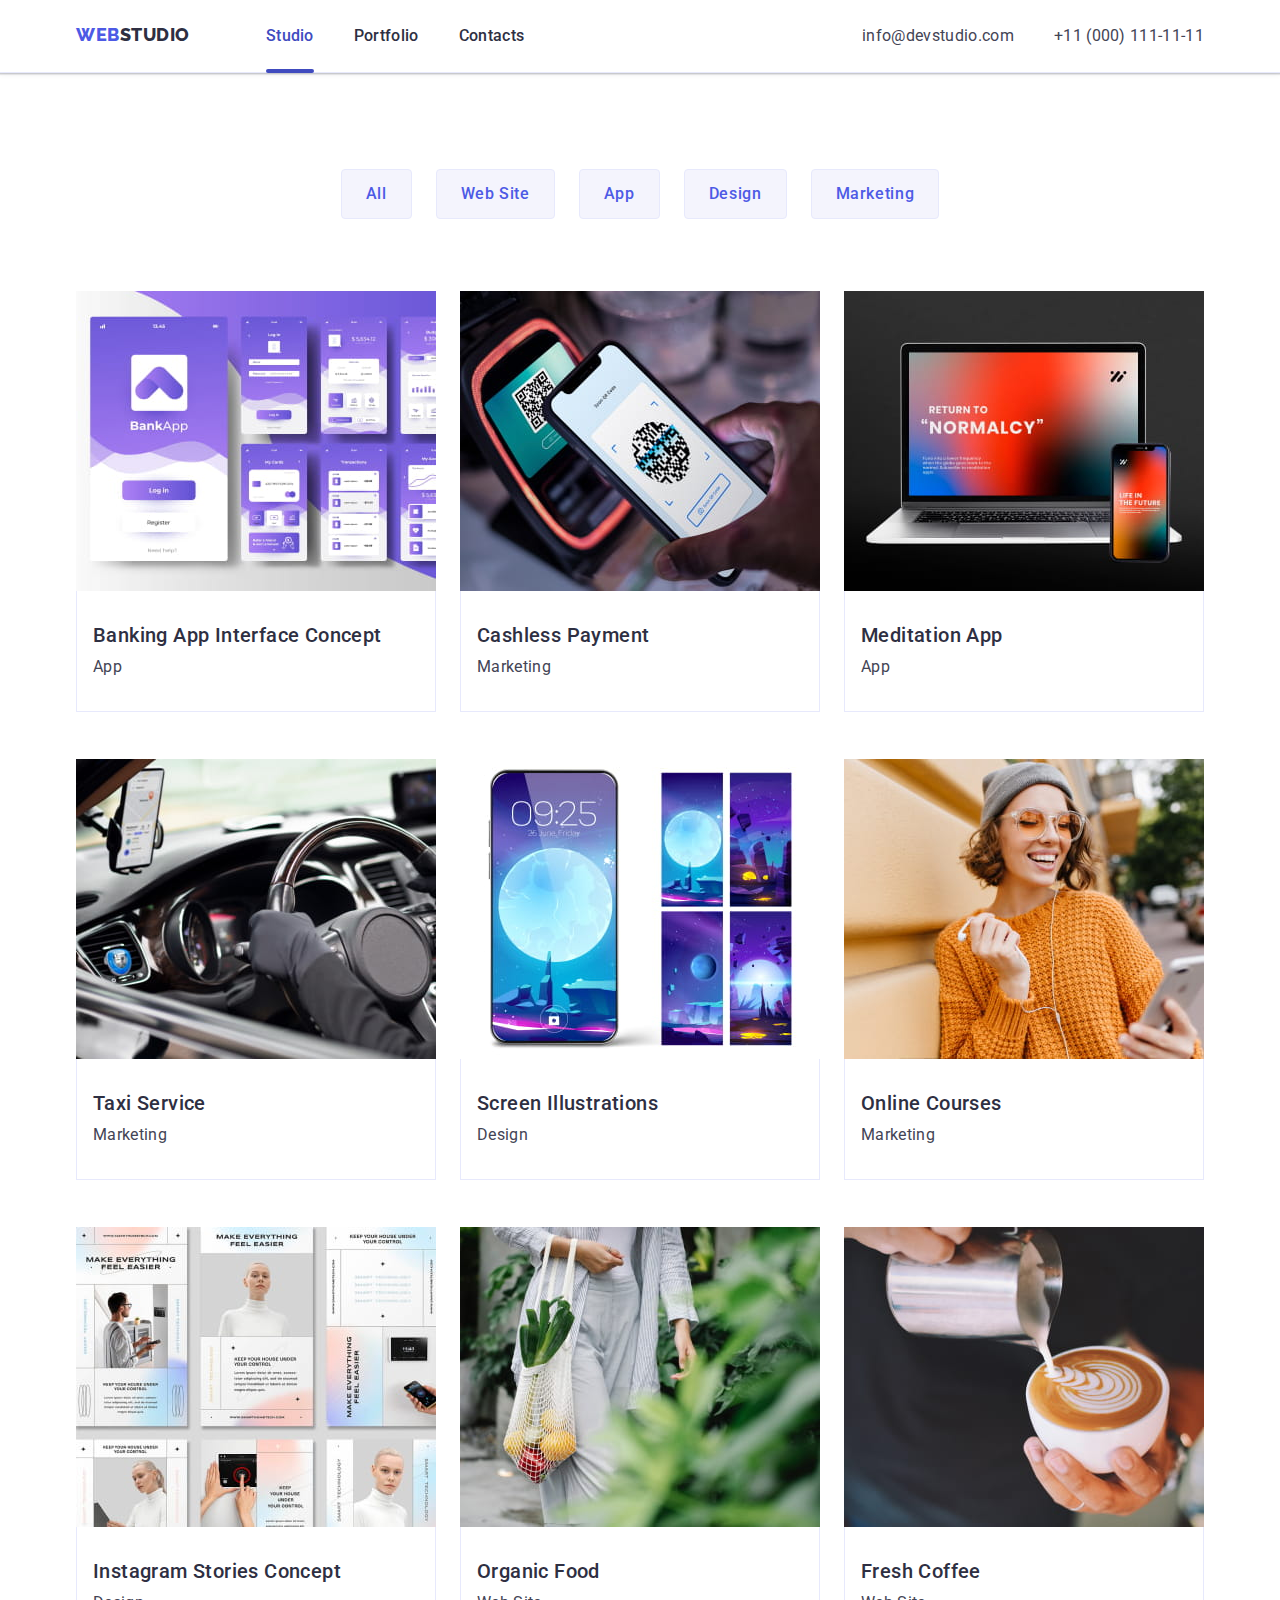
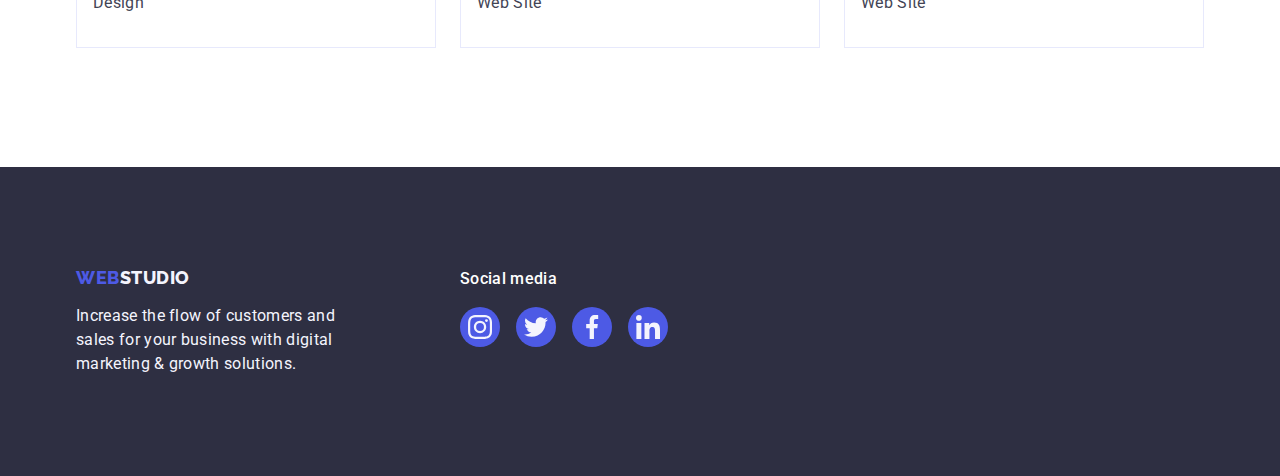
==== commit b88a9b28: "HT4 ver5" ====
--- a/portfolio.html
+++ b/portfolio.html
@@ -18,29 +18,29 @@
     </head>
   
     <body class="page-container">
-        <header class="top-section">
-          <div class="container header-contr">
-            <nav class="header-contr-box">
-              <a class="link logo lgo-top" href="./index.html">Web<span class="top-sec-studio-cl">Studio</span></a>
-              <ul class="menu-box list">
-                <li><a class="menu link" href="./index.html">Studio</a></li>
-                <li><a class="menu active link" href="./portfolio.html">Portfolio</a></li>
-                <li><a class="menu link" href="">Contacts</a></li>
-              </ul>
-            </nav>
-          
-            <address class="conts">
-              <ul class="conts-box list">
-                <li>
-                  <a class="company-conts link" href="mailto:info@devstudio.com">info@devstudio.com</a>
-                </li>
-                <li>
-                  <a class="company-conts link" href="tel:+110001111111">+11 (000) 111-11-11</a>
-                </li>
-              </ul>
-            </address>
-          </div>
-        </header>
+      <header class="top-section">
+        <div class="container header-contr">
+          <nav class="header-contr-box">
+            <a class="link logo lgo-top" href="./index.html">Web<span class="top-sec-studio-cl">Studio</span></a>
+            <ul class="menu-box list">
+              <li><a class="link menu active" href="./index.html">Studio</a></li>
+              <li><a class="menu link" href="./portfolio.html">Portfolio</a></li>
+              <li><a class="menu link" href="">Contacts</a></li>
+            </ul>
+          </nav>
+        
+          <address class="conts">
+            <ul class="conts-box list">
+              <li>
+                <a class="company-conts link" href="mailto:info@devstudio.com">info@devstudio.com</a>
+              </li>
+              <li>
+                <a class="company-conts link" href="tel:+110001111111">+11 (000) 111-11-11</a>
+              </li>
+            </ul>
+          </address>
+        </div>
+      </header>
 
         <main>
             <!--Секція портфоліо--> 
@@ -56,12 +56,10 @@
                         <li class="list-item"><button class="portfolio-filter" type="button">Marketing</button></li>
                     </ul>                          
                     <ul class="list pf-unit-list">
-                        <li class="list-item pf-unit">
-                           
-                          <a class="product-site link"
-                           href="">
-                            <div class="pic-overlay-box">
-                              <img class="pic" src="./images/img-1.jpg" width="360" height="300"     alt="Banking App Interface Concept"/>
+                        <li class="list-item pf-unit">           
+                          <a class="product-site link" href="">
+                            <div class="pic-overlay-box">
+                              <img class="pic" src="./images/img-1.jpg" width="360" height="300" alt="Banking App Interface Concept"/>
                               <p class="overlay-text">14 Stylish and User-Friendly App Design Concepts · Task Manager App · Calorie Tracker App · Exotic Fruit Ecommerce App · Cloud Storage App
                               </p>
                             </div>
@@ -72,10 +70,9 @@
                           </a>
                         </li> 
                         <li class="list-item pf-unit">
-                            <div class="product-site link"
-                           href="">
-                            <div class="pic-overlay-box">
-                              <img class="pic" src="./images/img-2.jpg" width="360" height="300"     alt="QR code scanning by phone"/>
+                          <a class="product-site link" href="">
+                            <div class="pic-overlay-box">
+                              <img class="pic" src="./images/img-2.jpg" width="360" height="300" alt="QR code scanning by phone"/>
                               <p class="overlay-text">14 Stylish and User-Friendly App Design Concepts · Task Manager App · Calorie Tracker App · Exotic Fruit Ecommerce App · Cloud Storage App
                               </p>
                             </div>
@@ -83,13 +80,12 @@
                               <h2 class="third-lev-title pf-title">Cashless Payment</h2>
                               <p class="pf-parag">Marketing</p>
                            </div>
-                           </a>
-                        </li>
-                        <li class="list-item pf-unit">
-                          <a class="product-site link"
-                          href="">
-                            <div class="pic-overlay-box">
-                              <img class="pic" src="./images/img-3.jpg" width="360" height="300"     alt="main App page on the devices screen"/>
+                          </a>
+                        </li>
+                        <li class="list-item pf-unit">
+                          <a class="product-site link" href="">
+                            <div class="pic-overlay-box">
+                              <img class="pic" src="./images/img-3.jpg" width="360" height="300" alt="main App page on the devices screen"/>
                               <p class="overlay-text">14 Stylish and User-Friendly App Design Concepts · Task Manager App · Calorie Tracker App · Exotic Fruit Ecommerce App · Cloud Storage App
                               </p>
                             </div>
@@ -100,10 +96,9 @@
                           </a>
                         </li>
                         <li class="list-item pf-unit">
-                          <a class="product-site link"
-                          href="">
-                            <div class="pic-overlay-box">
-                              <img class="pic" src="./images/img-4.jpg" width="360" height="300"     alt="a phone with App inside a car"/>
+                          <a class="product-site link" href="">
+                            <div class="pic-overlay-box">
+                              <img class="pic" src="./images/img-4.jpg" width="360" height="300" alt="a phone with App inside a car"/>
                               <p class="overlay-text">14 Stylish and User-Friendly App Design Concepts · Task Manager App · Calorie Tracker App · Exotic Fruit Ecommerce App · Cloud Storage App
                               </p>
                             </div>
@@ -114,10 +109,9 @@
                           </a>
                         </li>
                         <li class="list-item pf-unit">
-                          <a class="product-site link"
-                          href="">
-                            <div class="pic-overlay-box">
-                              <img class="pic" src="./images/img-5.jpg" width="360" height="300"     alt="a phone screen Illustrations"/>
+                          <a class="product-site link" href="">
+                            <div class="pic-overlay-box">
+                              <img class="pic" src="./images/img-5.jpg" width="360" height="300" alt="a phone screen Illustrations"/>
                               <p class="overlay-text">14 Stylish and User-Friendly App Design Concepts · Task Manager App · Calorie Tracker App · Exotic Fruit Ecommerce App · Cloud Storage App
                               </p>
                             </div>
@@ -128,10 +122,9 @@
                           </a>
                         </li>
                         <li class="list-item pf-unit">
-                          <a class="product-site link"
-                          href="">
-                            <div class="pic-overlay-box">
-                              <img class="pic" src="./images/img-6.jpg" width="360" height="300"     alt="a smiling women with a phone"/>
+                          <a class="product-site link" href="">
+                            <div class="pic-overlay-box">
+                              <img class="pic" src="./images/img-6.jpg" width="360" height="300" alt="a smiling women with a phone"/>
                               <p class="overlay-text">14 Stylish and User-Friendly App Design Concepts · Task Manager App · Calorie Tracker App · Exotic Fruit Ecommerce App · Cloud Storage App
                               </p>
                             </div>
@@ -142,10 +135,9 @@
                           </a>
                         </li>
                         <li class="list-item pf-unit">
-                          <a class="product-site link"
-                          href="">
-                            <div class="pic-overlay-box">
-                              <img class="pic" src="./images/img-7.jpg" width="360" height="300"     alt="Instagram Stories Concept"/>
+                          <a class="product-site link" href="">
+                            <div class="pic-overlay-box">
+                              <img class="pic" src="./images/img-7.jpg" width="360" height="300" alt="Instagram Stories Concept"/>
                               <p class="overlay-text">14 Stylish and User-Friendly App Design Concepts · Task Manager App · Calorie Tracker App · Exotic Fruit Ecommerce App · Cloud Storage App
                               </p>
                             </div>
@@ -156,10 +148,9 @@
                           </a>
                         </li>
                         <li class="list-item pf-unit">
-                          <a class="product-site link"
-                          href="">
-                            <div class="pic-overlay-box">
-                              <img class="pic" src="./images/img-8.jpg" width="360" height="300"     alt="vegetables in a bag"/>
+                          <a class="product-site link" href="">
+                            <div class="pic-overlay-box">
+                              <img class="pic" src="./images/img-8.jpg" width="360" height="300" alt="vegetables in a bag"/>
                               <p class="overlay-text">14 Stylish and User-Friendly App Design Concepts · Task Manager App · Calorie Tracker App · Exotic Fruit Ecommerce App · Cloud Storage App
                               </p>
                             </div>
@@ -170,10 +161,9 @@
                           </a>
                         </li>
                         <li class="list-item pf-unit">
-                          <a class="product-site link"
-                          href="">
-                            <div class="pic-overlay-box">
-                              <img class="pic" src="./images/img-9.jpg" width="360" height="300"     alt="a cap of Coffee wit milk"/>
+                          <a class="product-site link" href="">
+                            <div class="pic-overlay-box">
+                              <img class="pic" src="./images/img-9.jpg" width="360" height="300" alt="a cap of Coffee wit milk"/>
                               <p class="overlay-text">14 Stylish and User-Friendly App Design Concepts · Task Manager App · Calorie Tracker App · Exotic Fruit Ecommerce App · Cloud Storage App
                               </p>
                             </div>
@@ -189,50 +179,50 @@
         </main>
 
         <footer class="bottom-section">
-            <div class="container ftr-contr">
-              <div class="logo-box"><a class="logo link lgo-btm" href="./index.html">Web<span class="studio-cl">Studio</span></a>
-              <p class="bottom-text">
-              Increase the flow of customers and sales for your business with digital
-              marketing & growth solutions.
-              </p></div>
-              <div class="soc-conts-box">
-                <h4 class="ftr-soc-title">Social media</h4>
-                <ul class="tm-soc-conts">
-                  <li class="soc-conts-item">
-                    <a class="ftr-soc-conts-link" href="" aria-label="icon-instagram">
-                    <svg class="ftr-soc-conts-icon"
-                      width="104" height="56">
-                      <use href="./images/icons.svg#icon-instagram"></use>
-                    </svg>  
-                    </a>
-                  </li>
-                  <li class="soc-conts-item">
-                    <a class="ftr-soc-conts-link" href="" aria-label="icon-twitter">
-                    <svg class="ftr-soc-conts-icon"
-                      width="104" height="56">
-                      <use href="./images/icons.svg#icon-twitter"></use>
-                    </svg>  
-                    </a>
-                  </li>
-                  <li class="soc-conts-item">
-                    <a class="ftr-soc-conts-link" href="" aria-label="icon-facebook">
-                    <svg class="ftr-soc-conts-icon"
-                      width="104" height="56">
-                      <use href="./images/icons.svg#icon-facebook"></use>
-                    </svg>  
-                    </a>
-                  </li>
-                  <li class="soc-conts-item">
-                    <a class="ftr-soc-conts-link" href="" aria-label="icon-linkedin">
-                    <svg class="ftr-soc-conts-icon"
-                      width="104" height="56">
-                      <use href="./images/icons.svg#icon-linkedin"></use>
-                    </svg>  
-                    </a>
-                  </li>
-                </ul>
-              </div>
+          <div class="container ftr-contr">
+            <div class="logo-box"><a class="logo link lgo-btm" href="./index.html">Web<span class="studio-cl">Studio</span></a>
+            <p class="bottom-text">
+            Increase the flow of customers and sales for your business with digital
+            marketing & growth solutions.
+            </p></div>
+            <div class="soc-conts-box">
+              <p class="ftr-soc-title">Social media</p>
+              <ul class="ftr-soc-conts">
+                <li class="soc-conts-item">
+                  <a class="ftr-soc-conts-link" href="" aria-label="icon-instagram">
+                  <svg class="ftr-soc-conts-icon"
+                    width="24" height="24">
+                    <use href="./images/icons.svg#icon-instagram"></use>
+                  </svg>  
+                  </a>
+                </li>
+                <li class="soc-conts-item">
+                  <a class="ftr-soc-conts-link" href="" aria-label="icon-twitter">
+                  <svg class="ftr-soc-conts-icon"
+                    width="24" height="24">
+                    <use href="./images/icons.svg#icon-twitter"></use>
+                  </svg>  
+                  </a>
+                </li>
+                <li class="soc-conts-item">
+                  <a class="ftr-soc-conts-link" href="" aria-label="icon-facebook">
+                  <svg class="ftr-soc-conts-icon"
+                    width="24" height="24">
+                    <use href="./images/icons.svg#icon-facebook"></use>
+                  </svg>  
+                  </a>
+                </li>
+                <li class="soc-conts-item">
+                  <a class="ftr-soc-conts-link" href="" aria-label="icon-linkedin">
+                  <svg class="ftr-soc-conts-icon"
+                    width="24" height="24">
+                    <use href="./images/icons.svg#icon-linkedin"></use>
+                  </svg>  
+                  </a>
+                </li>
+              </ul>
             </div>
-          </footer>
+          </div>
+        </footer>      
     </body>  
 </html>  
--- a/css/styles.css
+++ b/css/styles.css
@@ -1,7 +1,8 @@
 :root {--bg-dark: #2E2F42; --btn-bg-focus-cl: #404BBF;}
 :root {--link-focus-cl: #404BBF;
 --sbt-text-cl: #2E2F42;
---conts-text-cl: #434455; --pf-btn-text-cl: #4D5AE5;}
+--conts-text-cl: #434455; --pf-btn-text-cl: #4D5AE5; 
+--cust-link-cl: #8e8f99;}
 
 /*common styles*/
 
@@ -48,7 +49,7 @@
 .menu.active::after {
   content: "";
   position: absolute;
-  bottom: -4px;
+  bottom: -1px;
   left: 0;
   display: block;
   width: 100%;
@@ -72,15 +73,15 @@
 letter-spacing: 0.04em;
 color: #FFFFFF;
 cursor: pointer; 
-transition-property: color, background;
+transition-property: background-color;
 transition-duration: 250ms;
 transition-timing-function: cubic-bezier(0.4, 0, 0.2, 1); 
 transition-delay: 0ms;}
 
 .mp-btn-order:hover,
 .mp-btn-order:focus {
-background: var(--btn-bg-focus-cl);
-color: #FFFFFF;}
+background-color: var(--btn-bg-focus-cl);
+}
 
 .btn .portfolio-filter {
 background: #F4F4FD;
@@ -93,22 +94,19 @@
 letter-spacing: 0.04em;
 color: var(--pf-btn-text-cl);
 cursor: pointer; 
-transition-property: color, background, border, box-shadow;
-transition-duration: 250ms;
-transition-timing-function: cubic-bezier(0.4, 0, 0.2, 1); 
-transition-delay: 0ms;}
+transition-property: 
+color 250ms cubic-bezier(0.4, 0, 0.2, 1), background-color 250ms cubic-bezier(0.4, 0, 0.2, 1), border-color 250ms cubic-bezier(0.4, 0, 0.2, 1), box-shadow 250ms cubic-bezier(0.4, 0, 0.2, 1);}
 
 
 .btn .portfolio-filter:hover,
 .btn .portfolio-filter:focus {
-background: var(--btn-bg-focus-cl);
-border: 1px solid transparent;
+background-color: var(--btn-bg-focus-cl);
+border-color: 1px solid transparent;
 color: #FFFFFF;
 box-shadow: 
-0px 3px 1px 0px rgba(0, 0, 0, 0.1), 
-0px 2px 2px 0px rgba(0, 0, 0, 0.08), 
-0px 2px 2px 0px rgba(0, 0, 0, 0.12);
-}
+0px 3px 1px rgba(0, 0, 0, 0.1), 
+0px 2px 1px rgba(0, 0, 0, 0.08),
+0px 2px 2px rgba(0, 0, 0, 0.12);}
 
 
 /*Page Text*/
@@ -202,20 +200,23 @@
 
 /*--header--*/
 
-.top-section {border-bottom: 1px solid #E7E9FC;}
+.top-section { 
+  border-bottom: 1px solid #E7E9FC; 
+  box-shadow: 0px 2px 1px rgba(46, 47, 66, 0.08), 0px 1px 1px rgba(46, 47, 66, 0.16), 0px 1px 6px rgba(46, 47, 66, 0.08);}
 .header-contr {display: flex;}
-.header-contr-box {display: flex; align-items: center;}
-
-.lgo-top {margin-right: 76px;}
+.header-contr-box {display: flex; }
+
+.lgo-top {margin-right: 76px; padding: 24px 0;}
 .menu-box {display: flex; 
 gap: 40px;}
-.menu {padding: 24px 0;}
+.menu {display: flex; padding: 24px 0;}
 .conts {margin-right: 0; margin-left: auto;}
-.conts-box {display: flex; gap: 40px;
-padding: 24px 0;}
+.conts-box {display: flex; gap: 40px;}
+.company-conts {display: flex; padding: 24px 0;}
 
 /*--hero section--*/
 
+.main-page {padding-top: 188px; padding-bottom: 188px; max-width: 1440px; margin-left: auto; margin-right: auto;}
 .main-box {display: flex; flex-direction: column; align-items: center;}
 .main-page-title {max-width: 496px; margin-bottom: 48px;}
 .mp-btn-order {align-self: center; 
@@ -226,7 +227,7 @@
 min-width: 169px;
 height: 56px;
 box-shadow: 0px 4px 4px 0px rgba(0, 0, 0, 0.15);}
-.main-page {padding-top: 188px; padding-bottom: 188px;}
+
 
 /*--advantages section--*/
 
@@ -240,6 +241,7 @@
   justify-content: center; 
   align-items: center; 
   background-color: #F4F4FD; 
+  border-radius: 4px;
   width: 264px; 
   height: 112px; 
   margin-bottom: 8px;}
@@ -247,8 +249,7 @@
   display: flex; 
   justify-content: center; 
   align-items: center; 
-  width: 64px; 
-  height: 64px; }
+  }
 
 /*--studio section--*/
 
@@ -277,7 +278,7 @@
   0px 2px 1px 0px rgba(46, 47, 66, 0.08);
 }
 
-.tm-text {padding: 32px 16px;}
+.tm-text {padding: 32px 0px;}
 .tm-name {text-align: center; margin-bottom: 8px}
 .parag {text-align: center;}
 
@@ -299,51 +300,58 @@
   transition-delay: 0ms;}
 
 
-.soc-conts-link:hover {background-color: #404BBF;} 
+.soc-conts-link:hover, 
+.soc-conts-link:focus {background-color: #404BBF;} 
 .soc-conts-icon {width: 16px; 
   height: 16px; fill:#F4F4FD;}
 
 /*--Customers--*/
 
-.custom-contr {padding-top: 120px; padding-bottom: 120px;}
+.customers-section {padding: 120px 0} 
+.custom-cont-title {margin-bottom: 72px;}
 .custom-box {
   display: flex; 
   justify-content: center; 
-  gap: 24px; margin-top: 72px;}
-
+  gap: 24px;}
+
+.custom-item {width: calc((100% - 120px) / 6);}
 .custom-link { 
   display: flex; 
   justify-content: center; 
-  align-items: center;    
-  border: 1px solid rgba(142, 143, 153, 1); border-radius: 4px;
-  width: 168px; 
-  height: 88px; 
-  padding: 16px 32px;  
-  transition-property: border-color;
-  transition-duration: 250ms;
-  transition-timing-function: cubic-bezier(0.4, 0, 0.2, 1); 
+  align-items: center; 
+  color: var(--cust-link-cl);   
+  border: 1px solid rgba(142, 143, 153, 1); border-radius: 4px;  
+  height: 88px;    
+  transition:  border-color 250ms cubic-bezier(0.4, 0, 0.2, 1), color 250ms cubic-bezier(0.4, 0, 0.2, 1); 
   transition-delay: 0ms;}
   
 .custom-icon {width: 104px; 
-  height: 56px; fill:rgba(142, 143, 153, 1); 
+  height: 56px; fill: currentColor; 
   transition-property: fill;
   transition-duration: 250ms;
   transition-timing-function: cubic-bezier(0.4, 0, 0.2, 1); 
   transition-delay: 0ms;}
 
-  .custom-link:hover {border-color: #404BBF;}
-  .custom-link:hover .custom-icon {fill: #404BBF;}
+  .custom-link:hover , 
+  .custom-link:focus {border-color: #404BBF; 
+  color: #404bbf; fill: #404bbf;}
+  
 
 /*--Footer--*/
 
 .bottom-section {padding: 100px 0;}
-.ftr-contr {display: flex; align-items: flex-start; gap: 120px;}
+.ftr-contr {display: flex; align-items: baseline;}
+
+.logo-box {margin-right: 120px;}
 .bottom-text {width: 264px;}
 .lgo-btm {display: inline-block; margin-bottom: 16px;}
+
 .ftr-soc-title {font-weight: 500;
   font-size: 16px;
   line-height: 1,5;
   letter-spacing: 0.02em; color: #FFFFFF; margin-bottom: 16px;}
+
+.ftr-soc-conts {display: flex; gap: 16px;}
 .ftr-soc-conts-link { 
   display: flex; 
   justify-content: center; 
@@ -357,7 +365,8 @@
   transition-timing-function: cubic-bezier(0.4, 0, 0.2, 1); 
   transition-delay: 0ms;}
 
-.ftr-soc-conts-link:hover {
+.ftr-soc-conts-link:hover,
+.ftr-soc-conts-link:focus {
   background-color: #31D0AA;}
 .ftr-soc-conts-icon {
   width: 24px; 
@@ -403,16 +412,13 @@
     padding-bottom: 32px; 
     width: calc((100% - 2 * 24px) / 3);
     height: 420px; 
-    transition-property: box-shadow;
-    transition-duration: 250ms;
-    transition-timing-function: cubic-bezier(0.4, 0, 0.2, 1); 
-    transition-delay: 0ms;} 
+    transition: box-shadow 250ms cubic-bezier(0.4, 0, 0.2, 1);} 
   
 .pf-unit:hover {
   box-shadow: 
-  0px 1px 6px 0px rgba(46, 47, 66, 0.08), 
-  0px 1px 1px 0px rgba(46, 47, 66, 0.16), 
-  0px 2px 1px 0px rgba(46, 47, 66, 0.08);}
+  0px 1px 6px rgba(46, 47, 66, 0.08), 
+  0px 1px 1px rgba(46, 47, 66, 0.16), 
+  0px 2px 1px rgba(46, 47, 66, 0.08);}
 
 .pf-text {padding: 32px 16px; 
     border: 1px solid #e7e9fc; 
@@ -428,7 +434,7 @@
 position: absolute;
 background-color: #4D5AE5;
 color: #F4F4FD;
-padding: 40px 32px 164px;
+padding: 40px 32px;
 top: 0;
 left: 0;
 width: 100%;
@@ -471,15 +477,15 @@
 left: 50%;
 transform: translateX(-50%) translateY(-50%);  
 width: 408px;
-height: 584px;
+min-height: 584px;
 border-radius: 4px;
 background-color: #FCFCFC;
 box-shadow: 
 0px 1px 1px 0px rgba(0, 0, 0, 0.14), 
 0px 1px 3px 0px rgba(0, 0, 0, 0.12), 
 0px 2px 1px 0px rgba(0, 0, 0, 0.2);
-transition: opacity 300ms ease-out 250ms, transform 300ms ease-out 250ms; 
-}
+
+transition: opacity 250ms cubic-bezier(0.4, 0, 0.2, 1), visibility 250ms cubic-bezier(0.4, 0, 0.2, 1);}
 
 .backdrop.is-hidden .modal {
   opacity: 0;
@@ -500,11 +506,16 @@
   background-color: #E7E9FC;
   padding: 0;
   cursor: pointer;
-}
-
-.modal-icon {
-  stroke: rgba(0, 0, 0, 0.1);
-fill: #2E2F42;
-}
-
-
+  transition: background-color 250ms cubic-bezier(0.4, 0, 0.2, 1), border 250ms cubic-bezier(0.4, 0, 0.2, 1);}
+
+
+.modal-icon {display: flex;
+stroke: rgba(0, 0, 0, 0.1);
+fill: #2E2F42; transition: fill 250ms cubic-bezier(0.4, 0, 0.2, 1);
+}
+ .modal-btn:hover, 
+ .modal-btn:focus .modal-icon {background-color: #404bbf; border: none; fill: #ffffff;}
+
+ .modal-btn:hover .modal-icon {fill: #ffffff;}
+ 
+
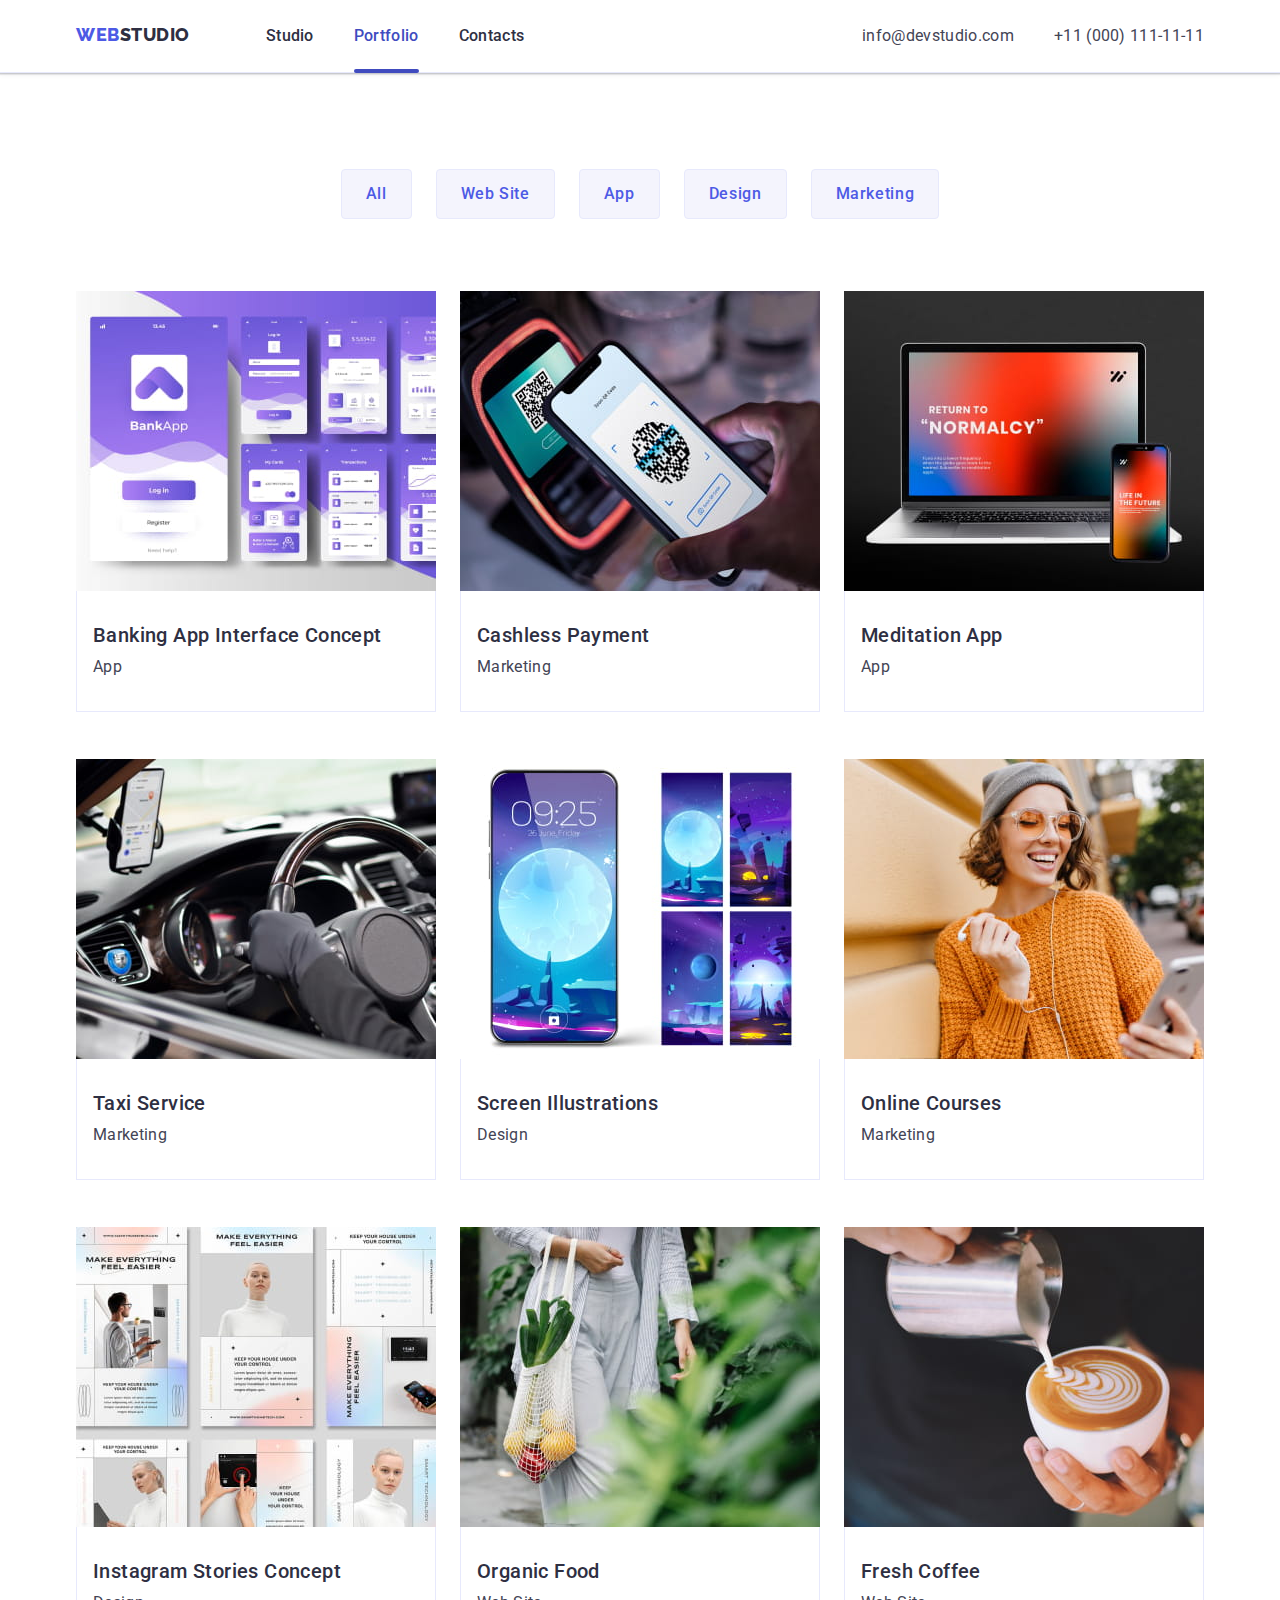
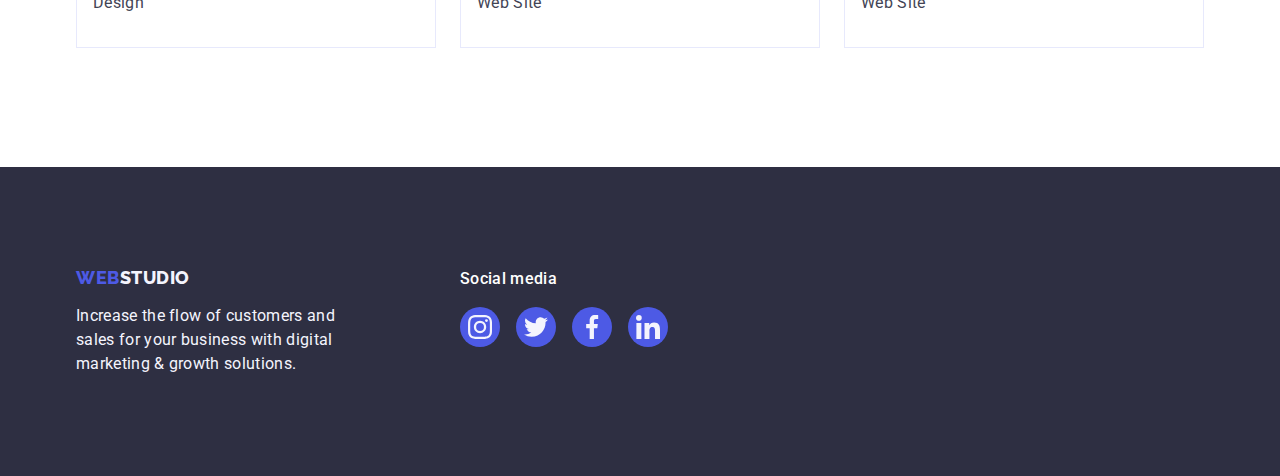
==== commit f35f40ca: "HT4 ver7" ====
--- a/portfolio.html
+++ b/portfolio.html
@@ -23,8 +23,8 @@
           <nav class="header-contr-box">
             <a class="link logo lgo-top" href="./index.html">Web<span class="top-sec-studio-cl">Studio</span></a>
             <ul class="menu-box list">
-              <li><a class="link menu active" href="./index.html">Studio</a></li>
-              <li><a class="menu link" href="./portfolio.html">Portfolio</a></li>
+              <li><a class="link menu" href="./index.html">Studio</a></li>
+              <li><a class="link menu active" href="./portfolio.html">Portfolio</a></li>
               <li><a class="menu link" href="">Contacts</a></li>
             </ul>
           </nav>
--- a/css/styles.css
+++ b/css/styles.css
@@ -94,7 +94,7 @@
 letter-spacing: 0.04em;
 color: var(--pf-btn-text-cl);
 cursor: pointer; 
-transition-property: 
+transition: 
 color 250ms cubic-bezier(0.4, 0, 0.2, 1), background-color 250ms cubic-bezier(0.4, 0, 0.2, 1), border-color 250ms cubic-bezier(0.4, 0, 0.2, 1), box-shadow 250ms cubic-bezier(0.4, 0, 0.2, 1);}
 
 
@@ -404,21 +404,19 @@
 width: 1128px;
 gap: 48px 24px;}
 
-
-
-.pf-unit {display: flex; 
-    flex-direction: column; 
-    align-items: center; 
-    padding-bottom: 32px; 
-    width: calc((100% - 2 * 24px) / 3);
-    height: 420px; 
-    transition: box-shadow 250ms cubic-bezier(0.4, 0, 0.2, 1);} 
+.pf-unit {
+  display: flex; 
+  flex-direction: column; 
+  align-items: center; 
+  padding-bottom: 32px; 
+  width: calc((100% - 2 * 24px) / 3);
+  height: 420px;} 
+
+.product-site {transition: box-shadow 250ms cubic-bezier(0.4, 0, 0.2, 1);}    
   
-.pf-unit:hover {
-  box-shadow: 
-  0px 1px 6px rgba(46, 47, 66, 0.08), 
-  0px 1px 1px rgba(46, 47, 66, 0.16), 
-  0px 2px 1px rgba(46, 47, 66, 0.08);}
+.product-site:hover {box-shadow: 
+  0px 1px 6px rgba(46, 47, 66, 0.08),
+  0px 1px 1px rgba(46, 47, 66, 0.16), 0px 2px 1px rgba(46, 47, 66, 0.08);}
 
 .pf-text {padding: 32px 16px; 
     border: 1px solid #e7e9fc; 
@@ -460,7 +458,7 @@
 width: 100%;
 height: 100%;
 background-color: rgba(46, 47, 66, 0.4);
-transition: opacity 250ms easy-out, visibility 250ms easy-out;
+transition: opacity 250ms cubic-bezier(0.4, 0, 0.2, 1), visibility 250ms cubic-bezier(0.4, 0, 0.2, 1);
 opacity: 1;
 visibility: visible;
 pointer-events: initial; 
@@ -485,7 +483,7 @@
 0px 1px 3px 0px rgba(0, 0, 0, 0.12), 
 0px 2px 1px 0px rgba(0, 0, 0, 0.2);
 
-transition: opacity 250ms cubic-bezier(0.4, 0, 0.2, 1), visibility 250ms cubic-bezier(0.4, 0, 0.2, 1);}
+transition: transform 250ms cubic-bezier(0.4, 0, 0.2, 1);}
 
 .backdrop.is-hidden .modal {
   opacity: 0;
@@ -516,6 +514,6 @@
  .modal-btn:hover, 
  .modal-btn:focus .modal-icon {background-color: #404bbf; border: none; fill: #ffffff;}
 
- .modal-btn:hover .modal-icon {fill: #ffffff;}
+ .modal-btn:hover .modal-icon {background-color: #404bbf; border: none; fill: #ffffff;}
  
 
